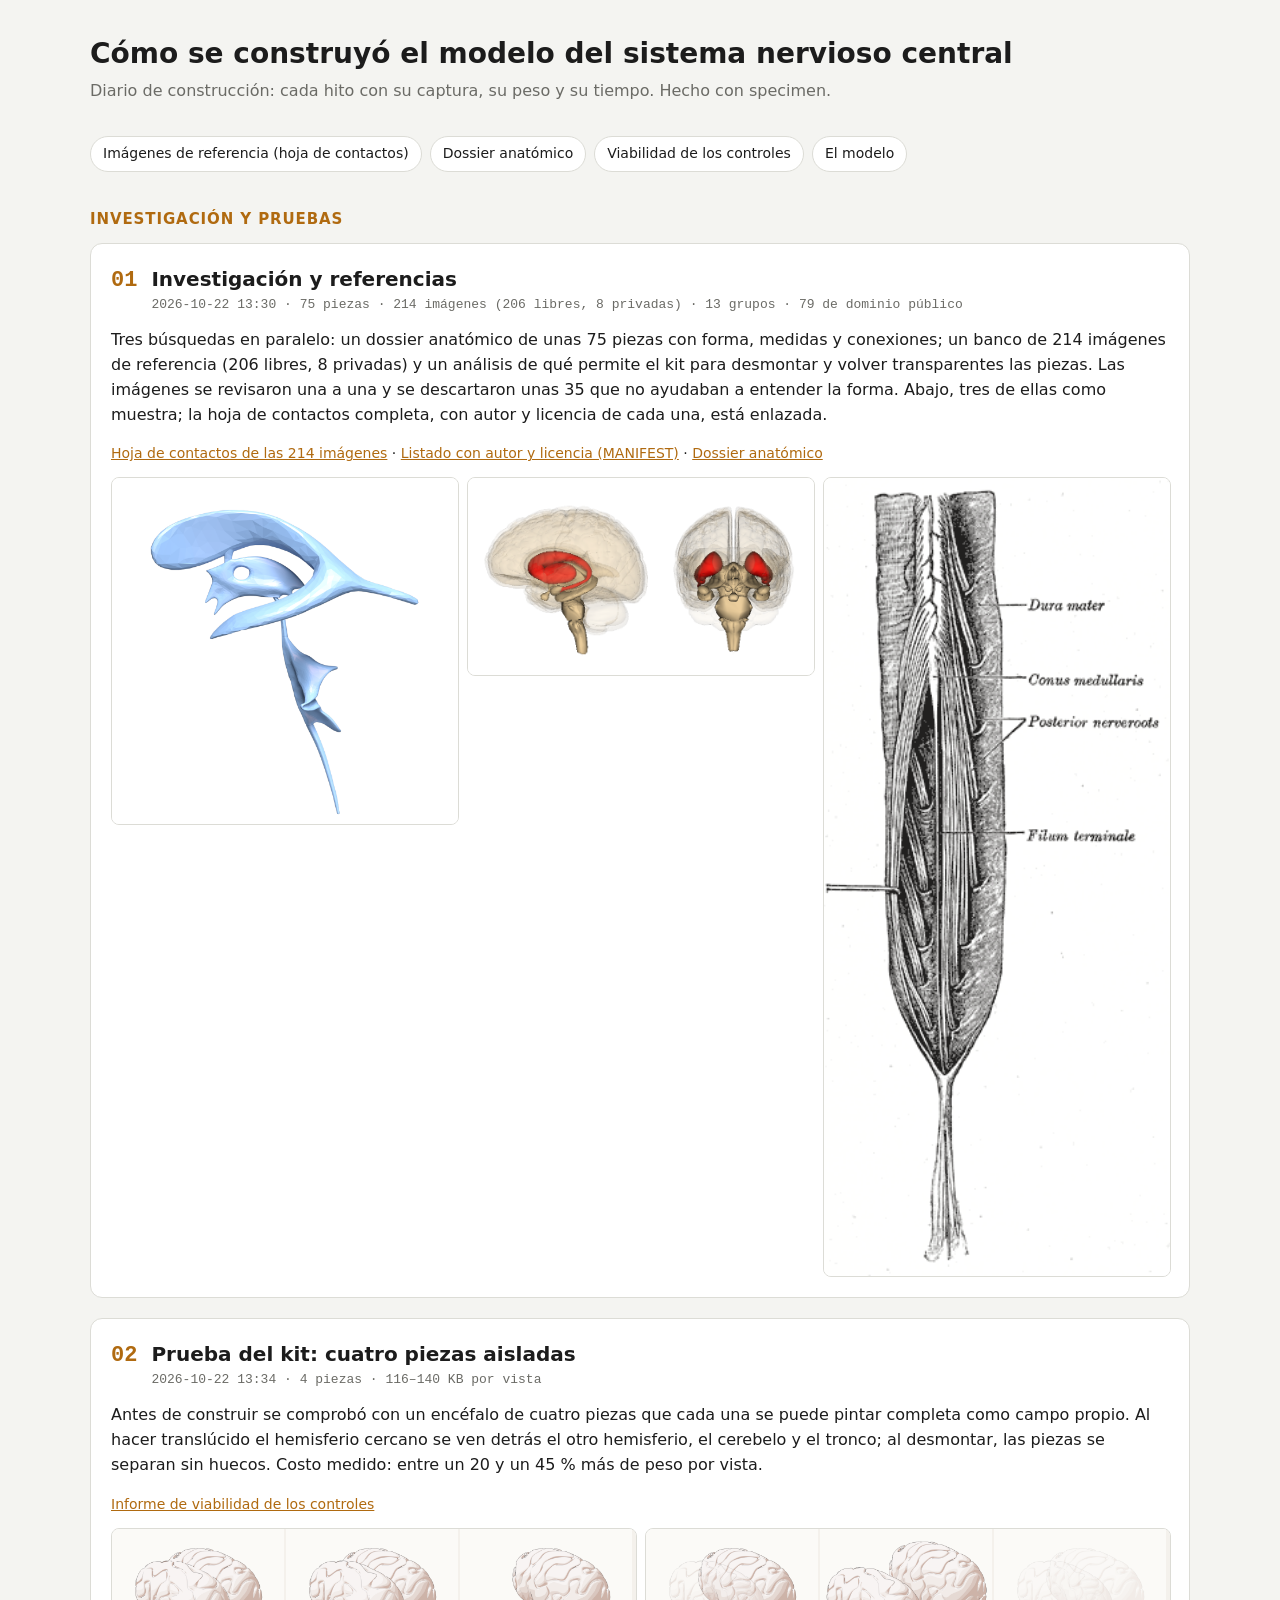
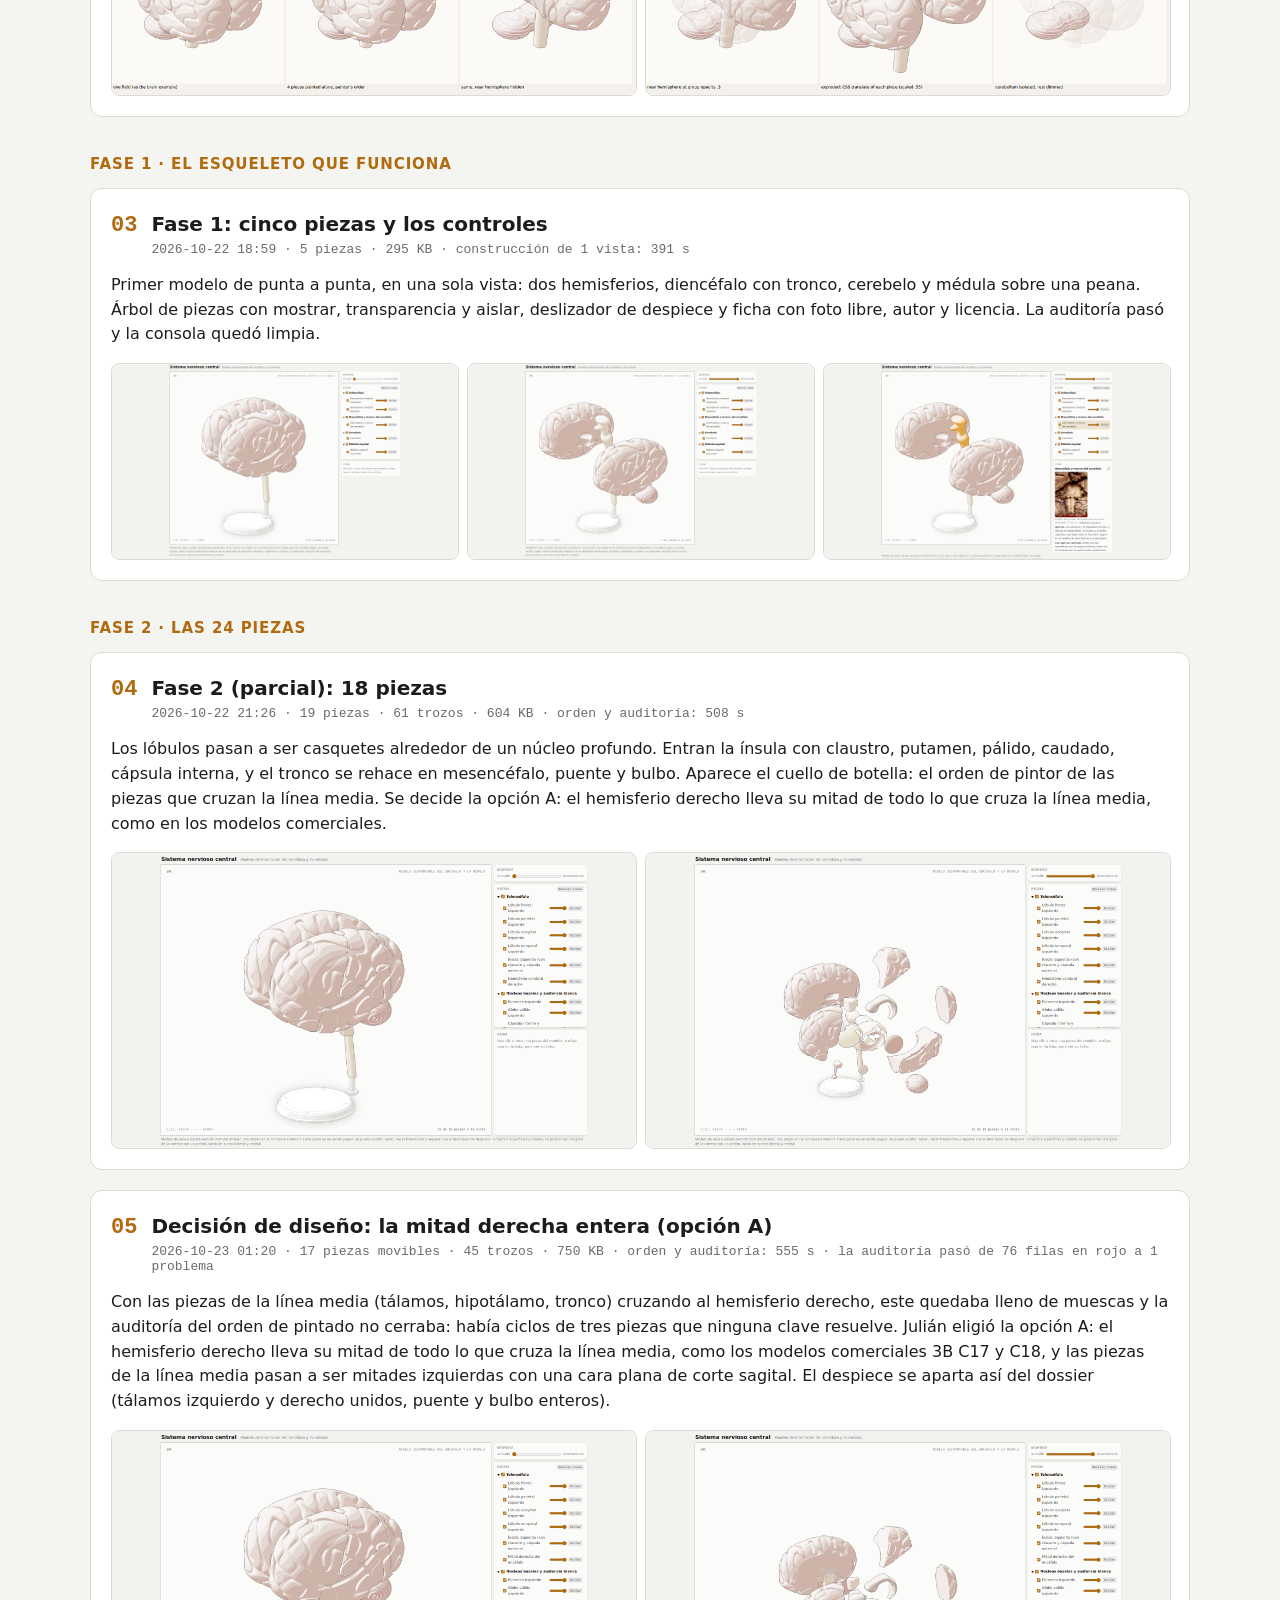
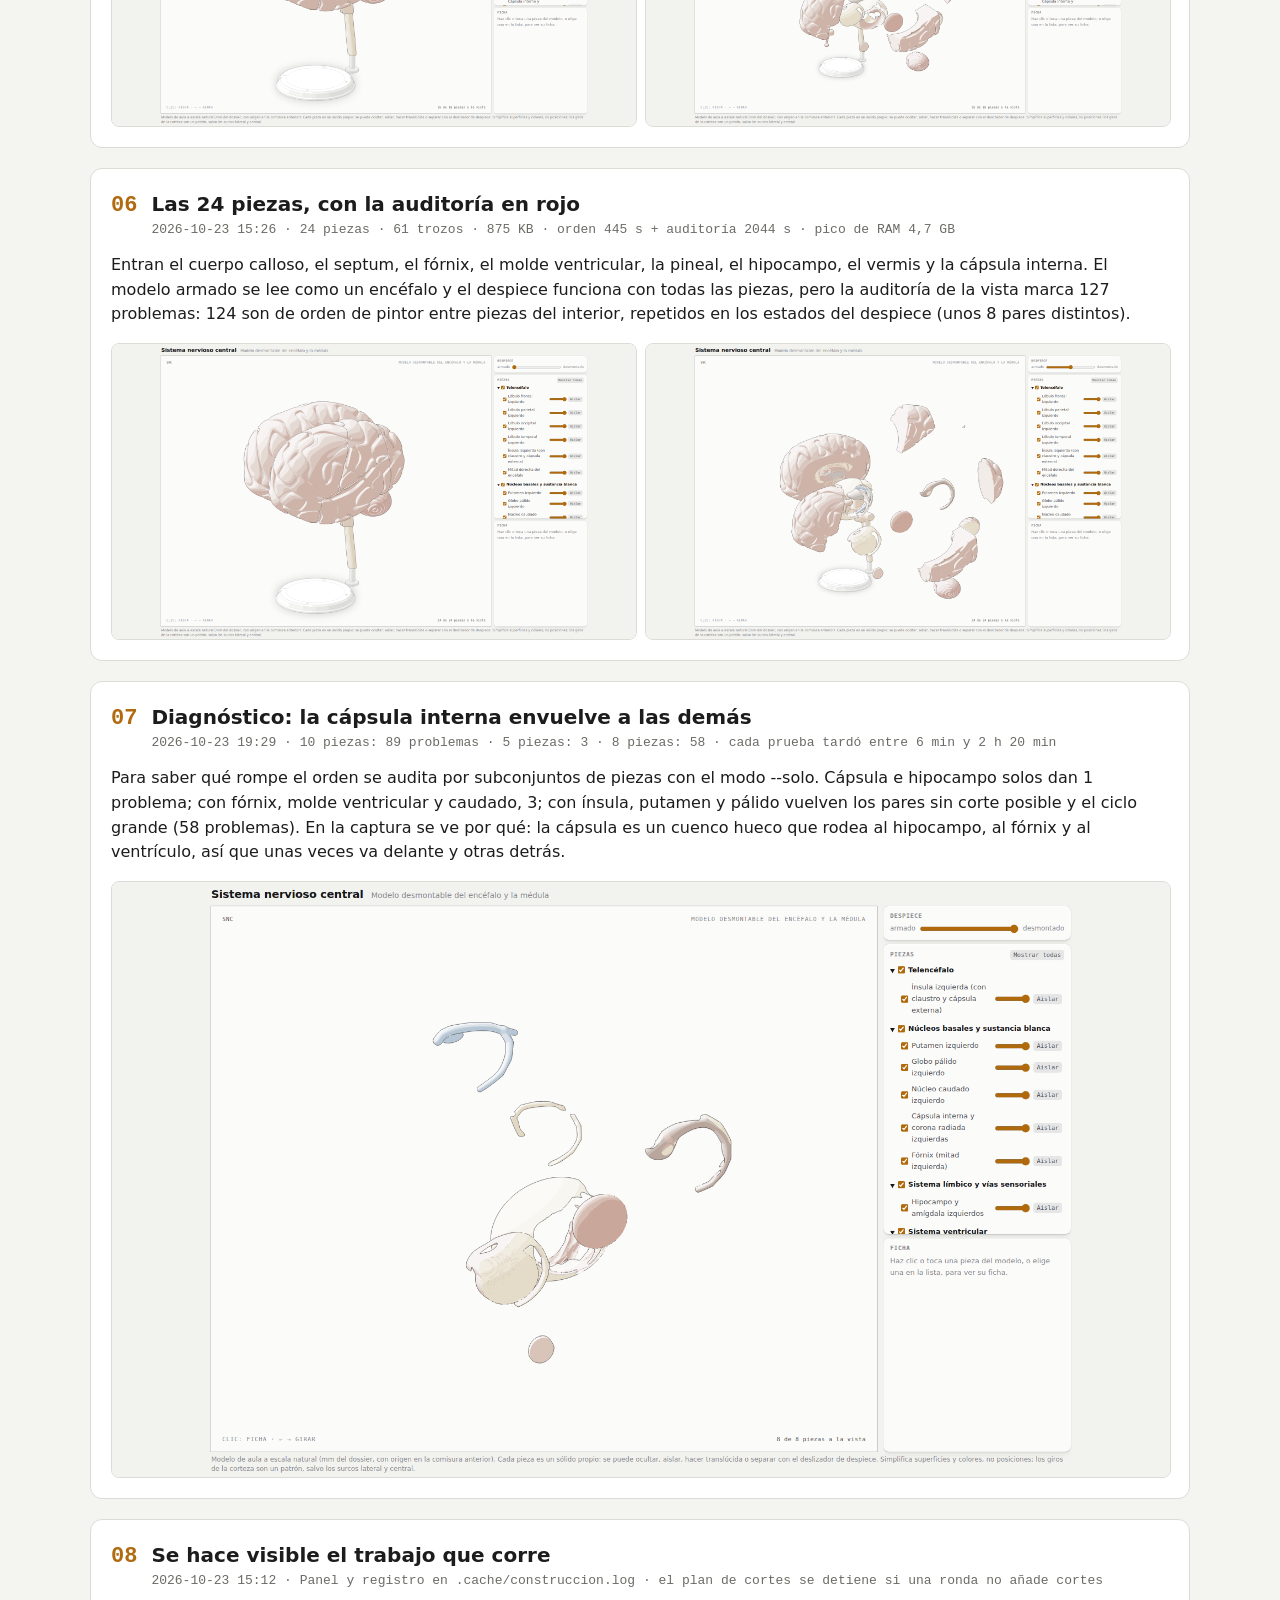
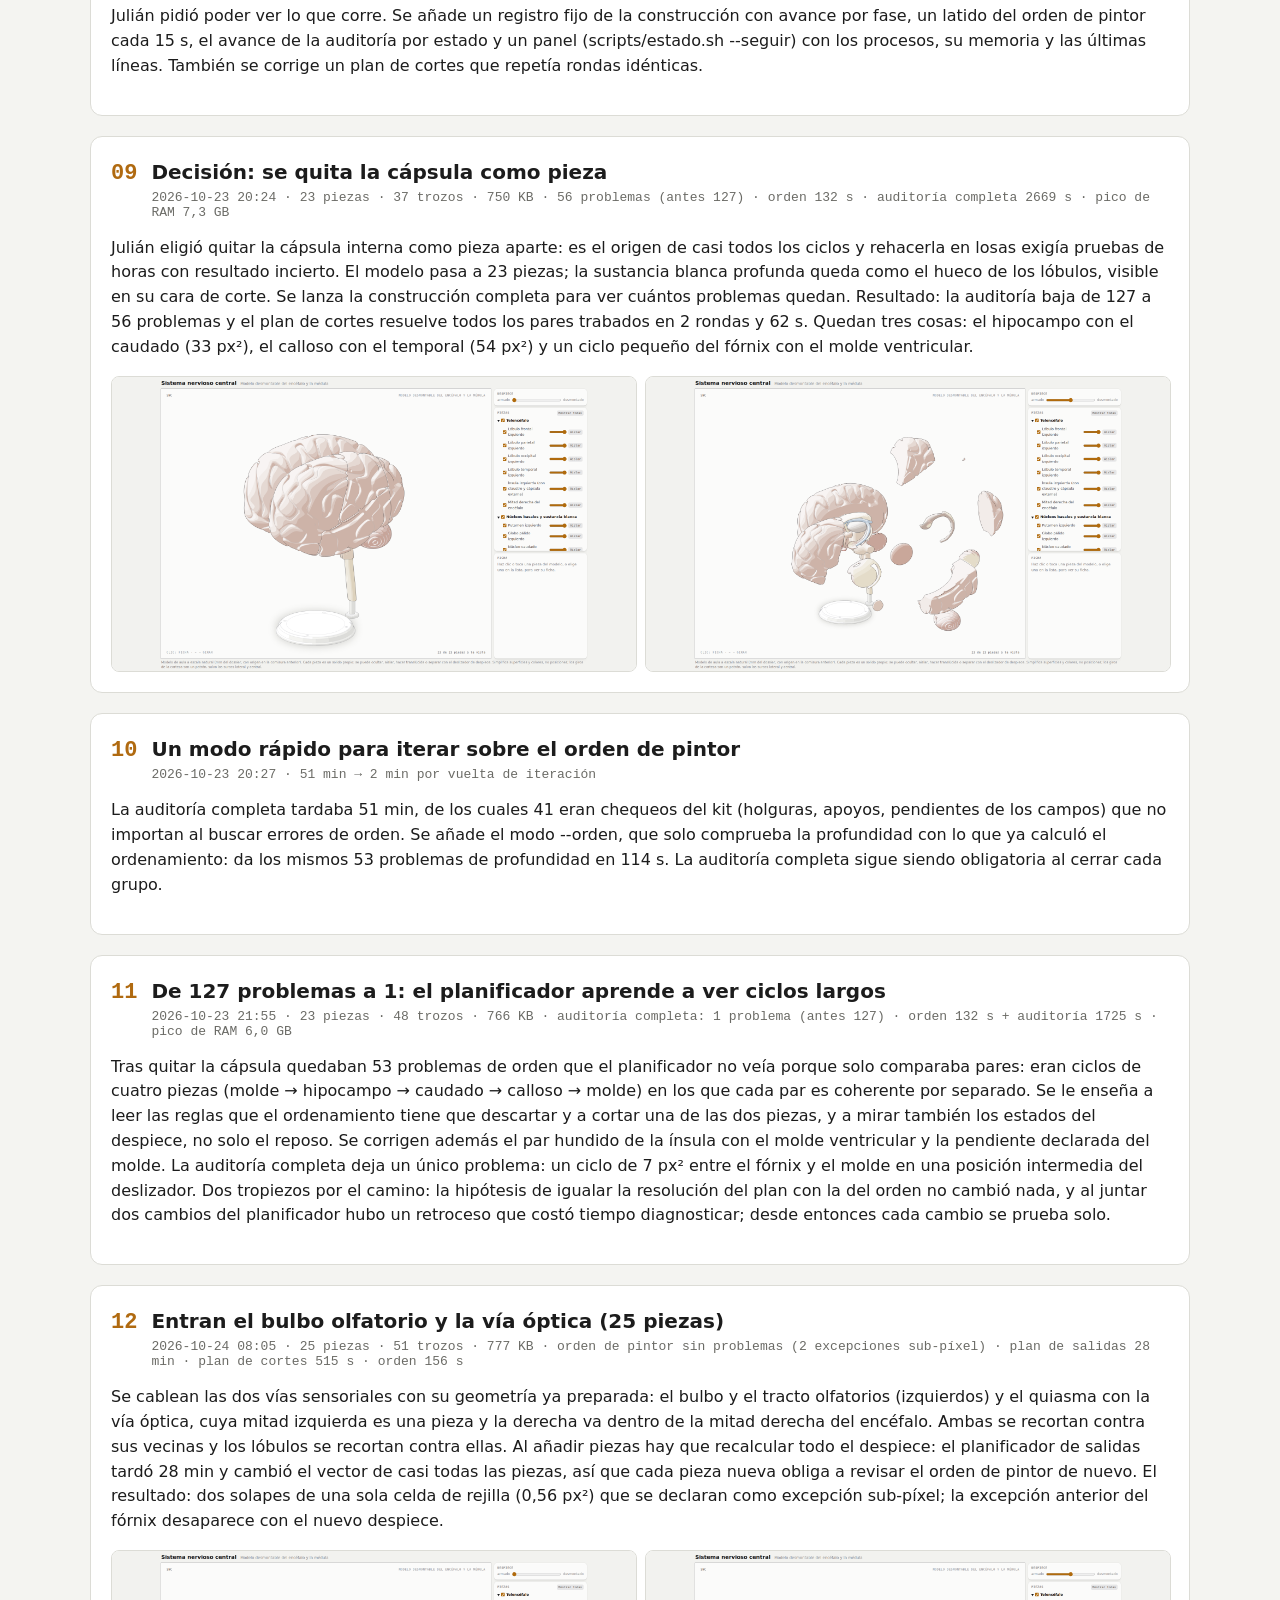
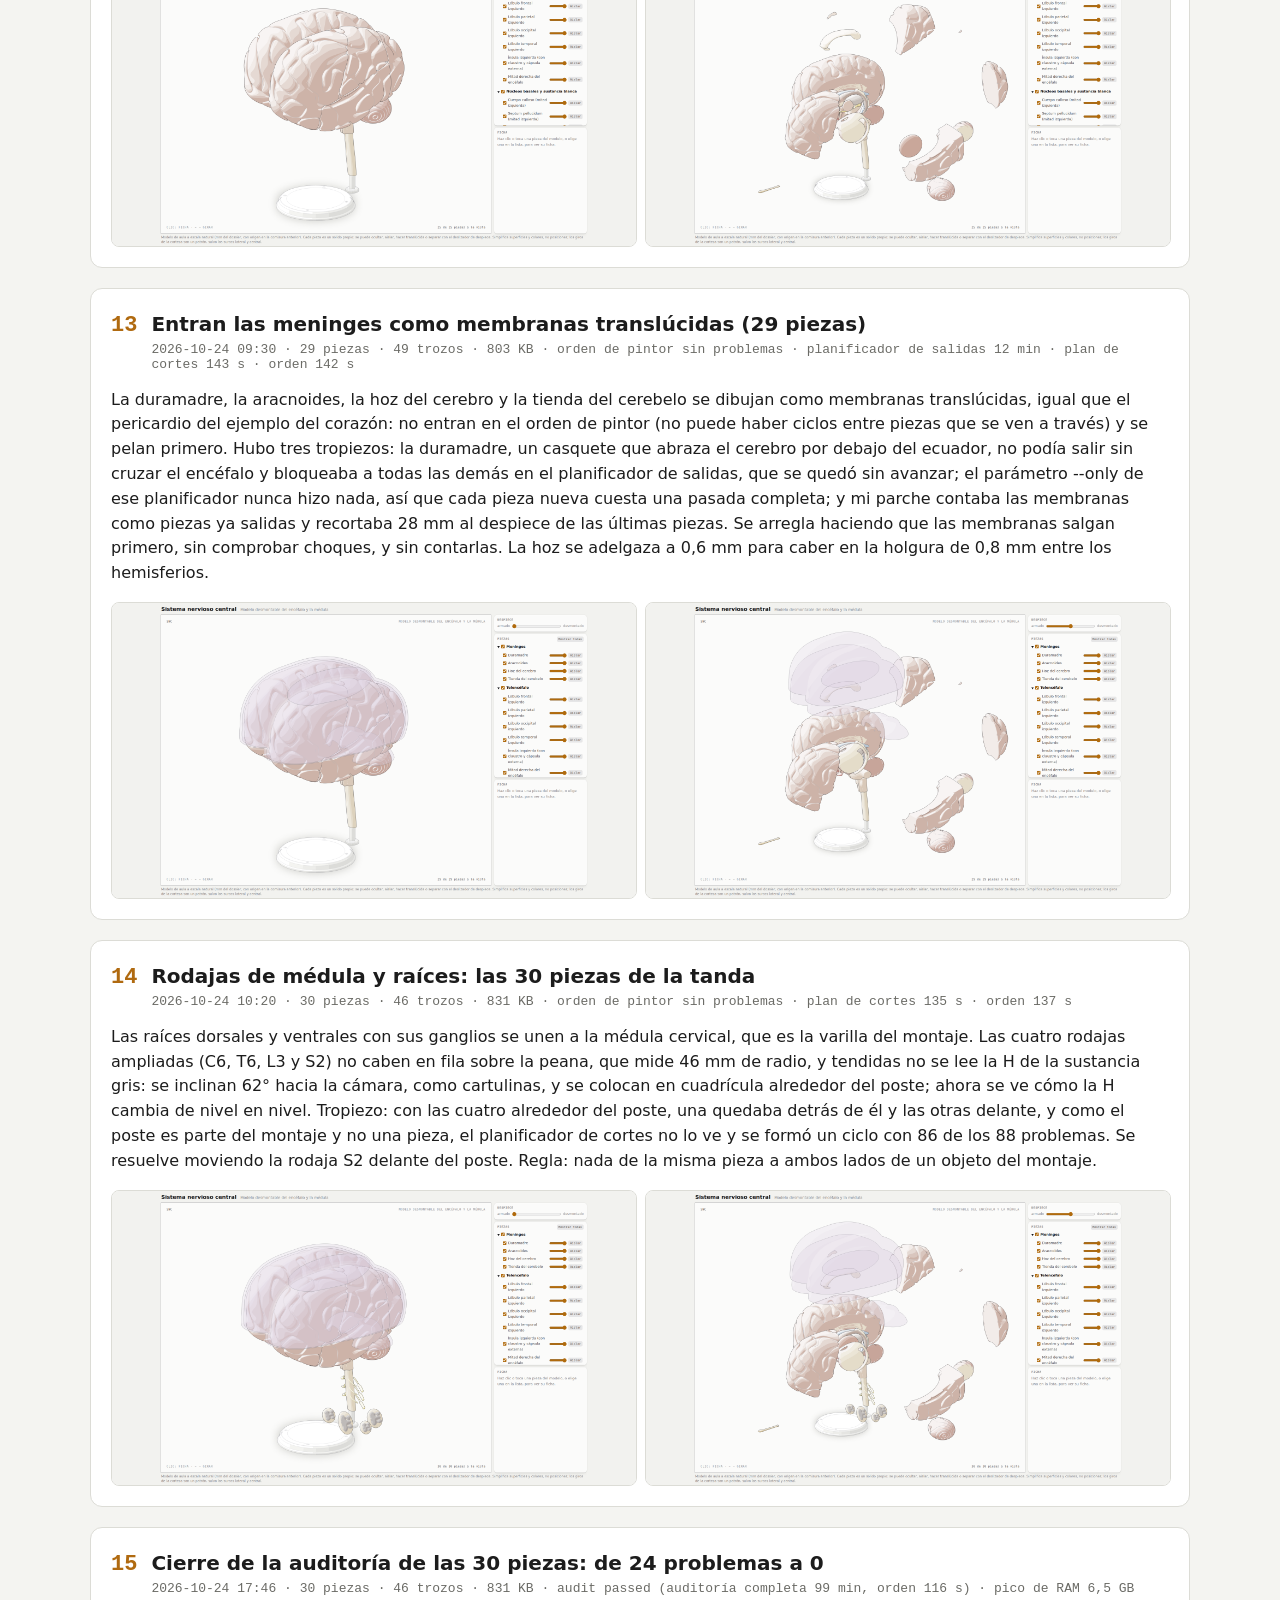
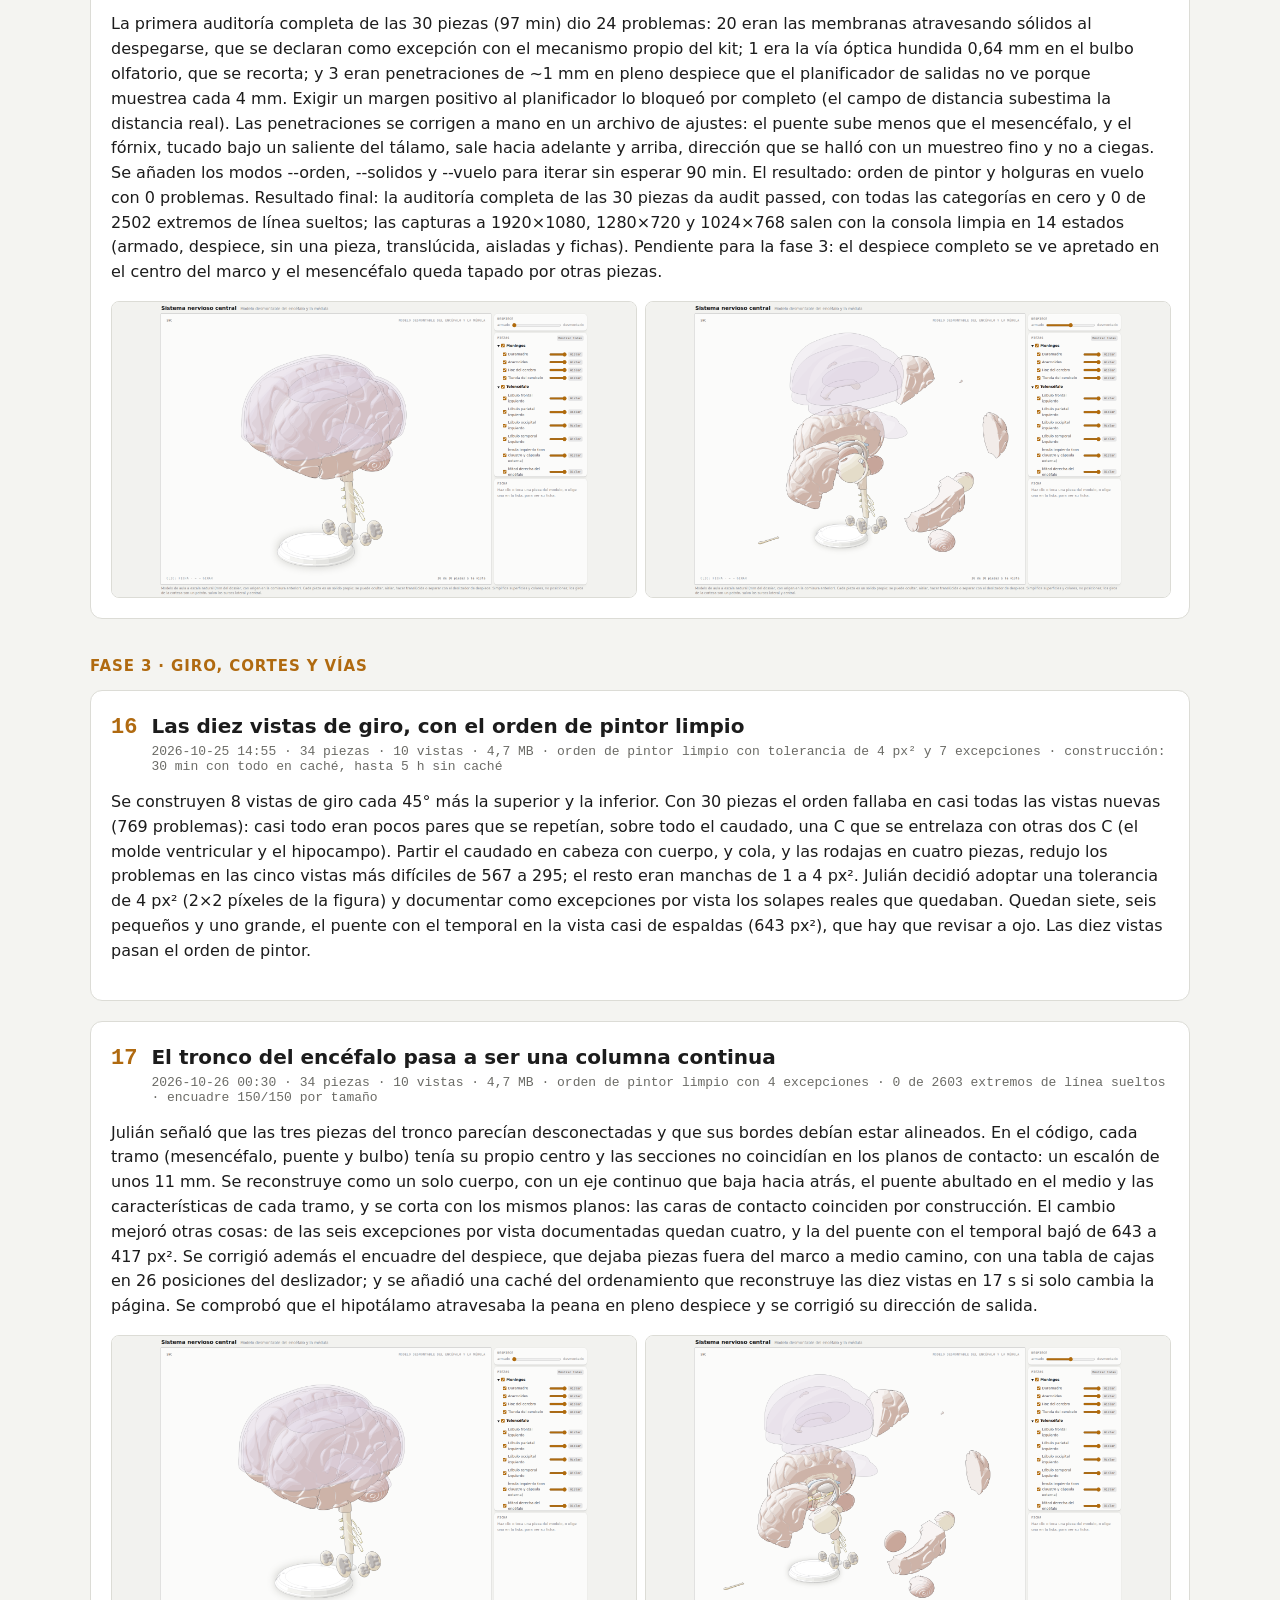
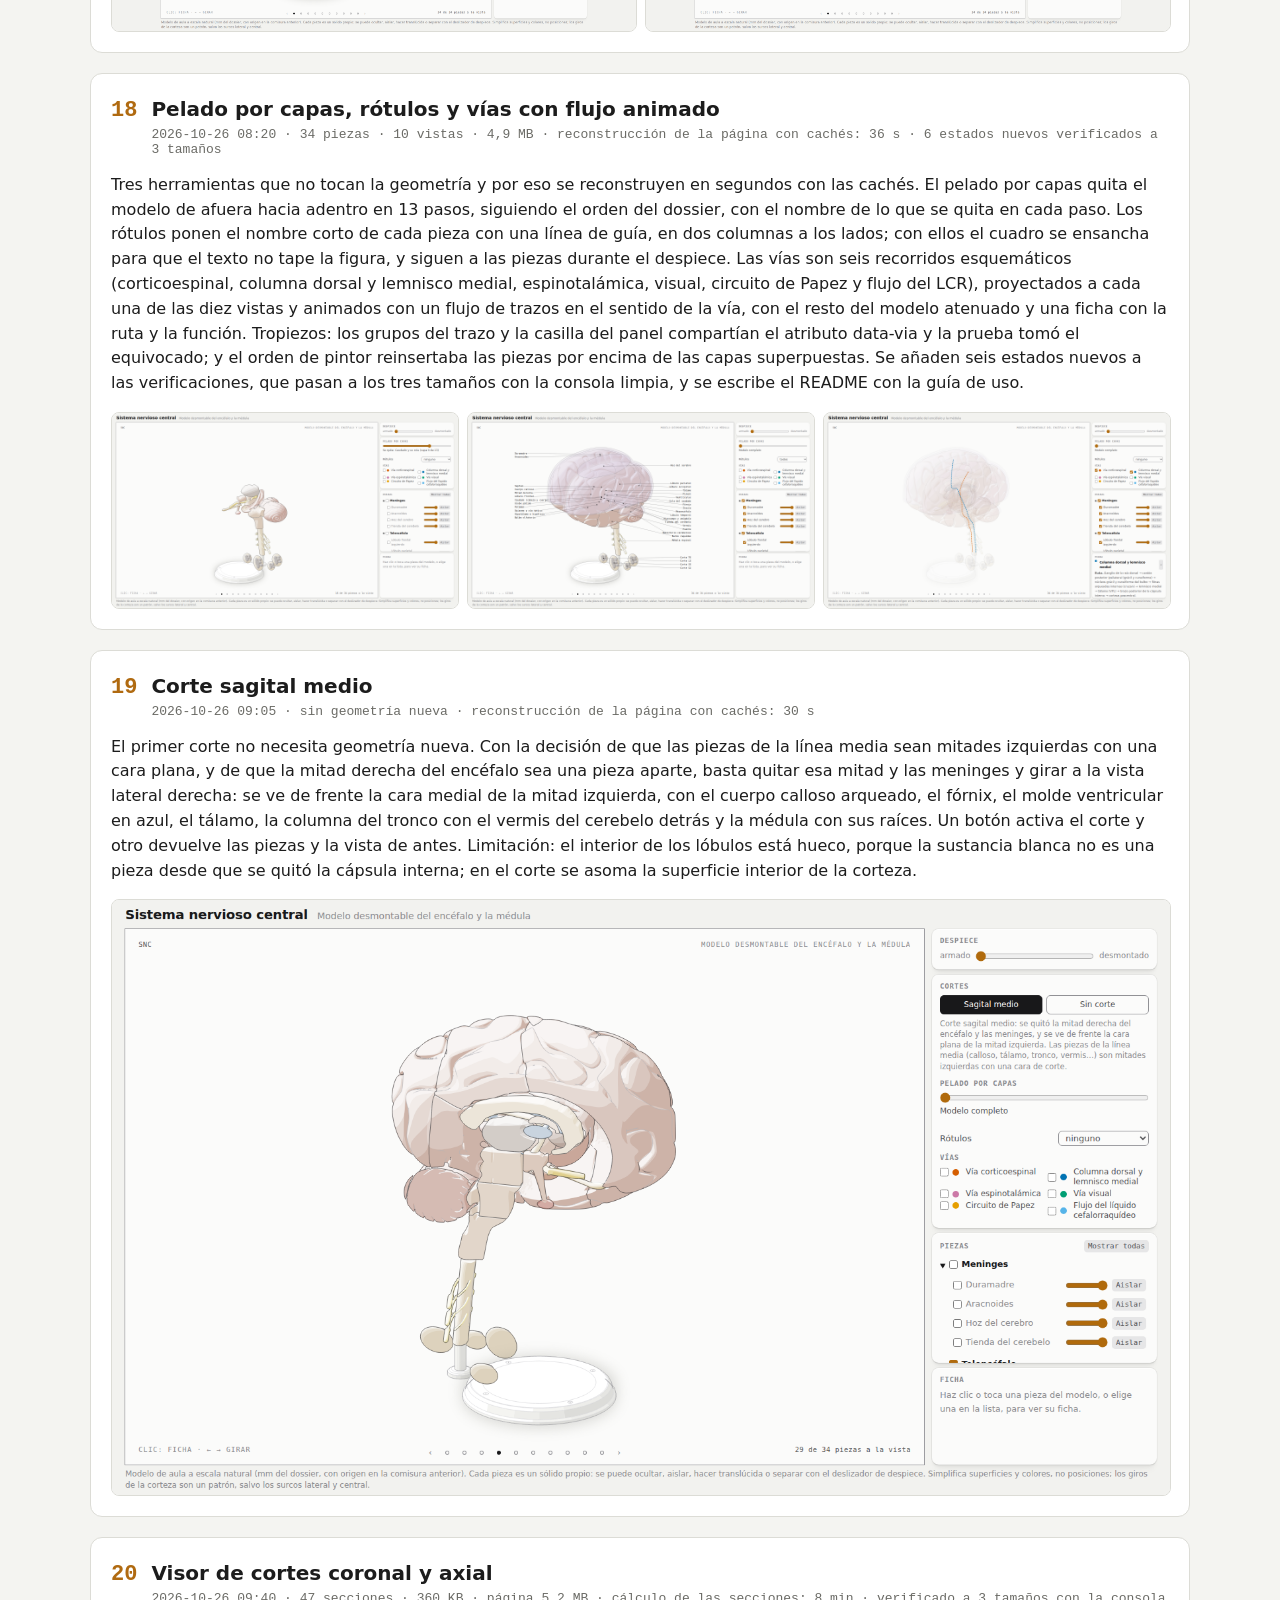
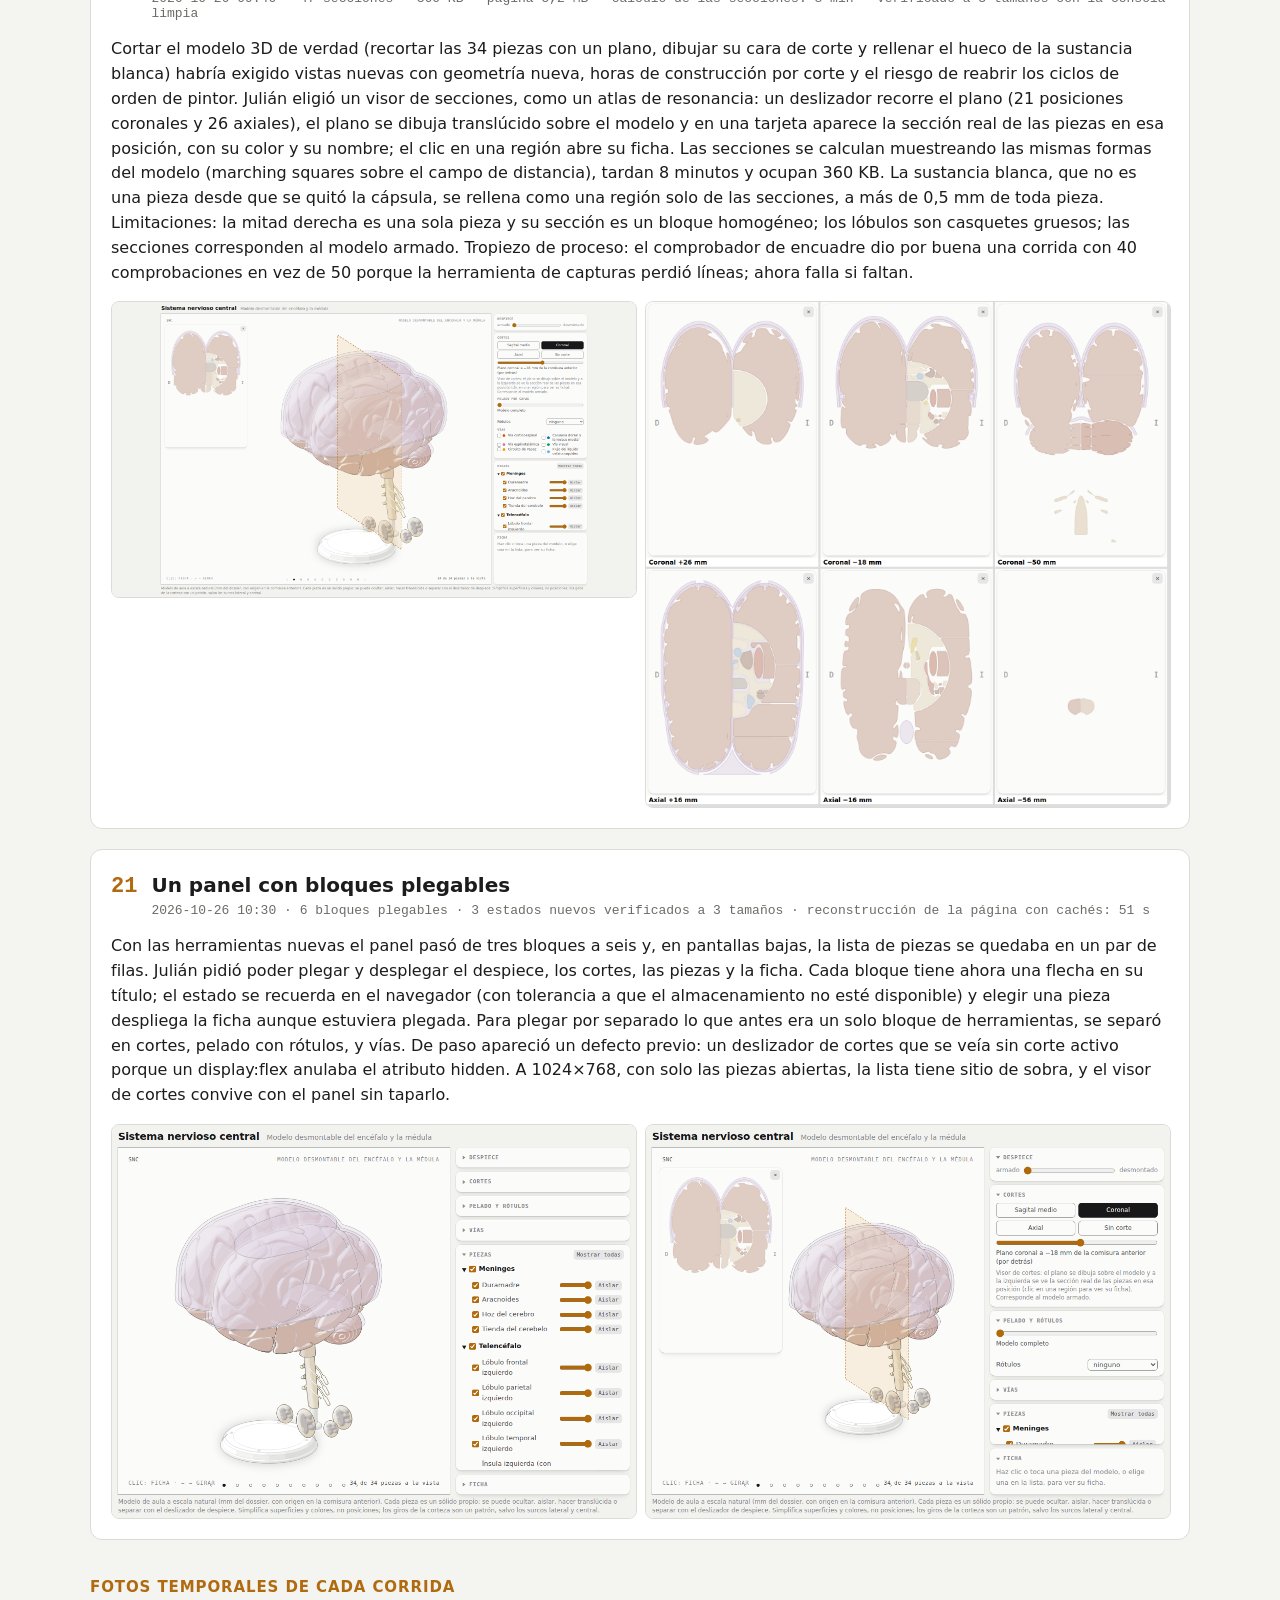
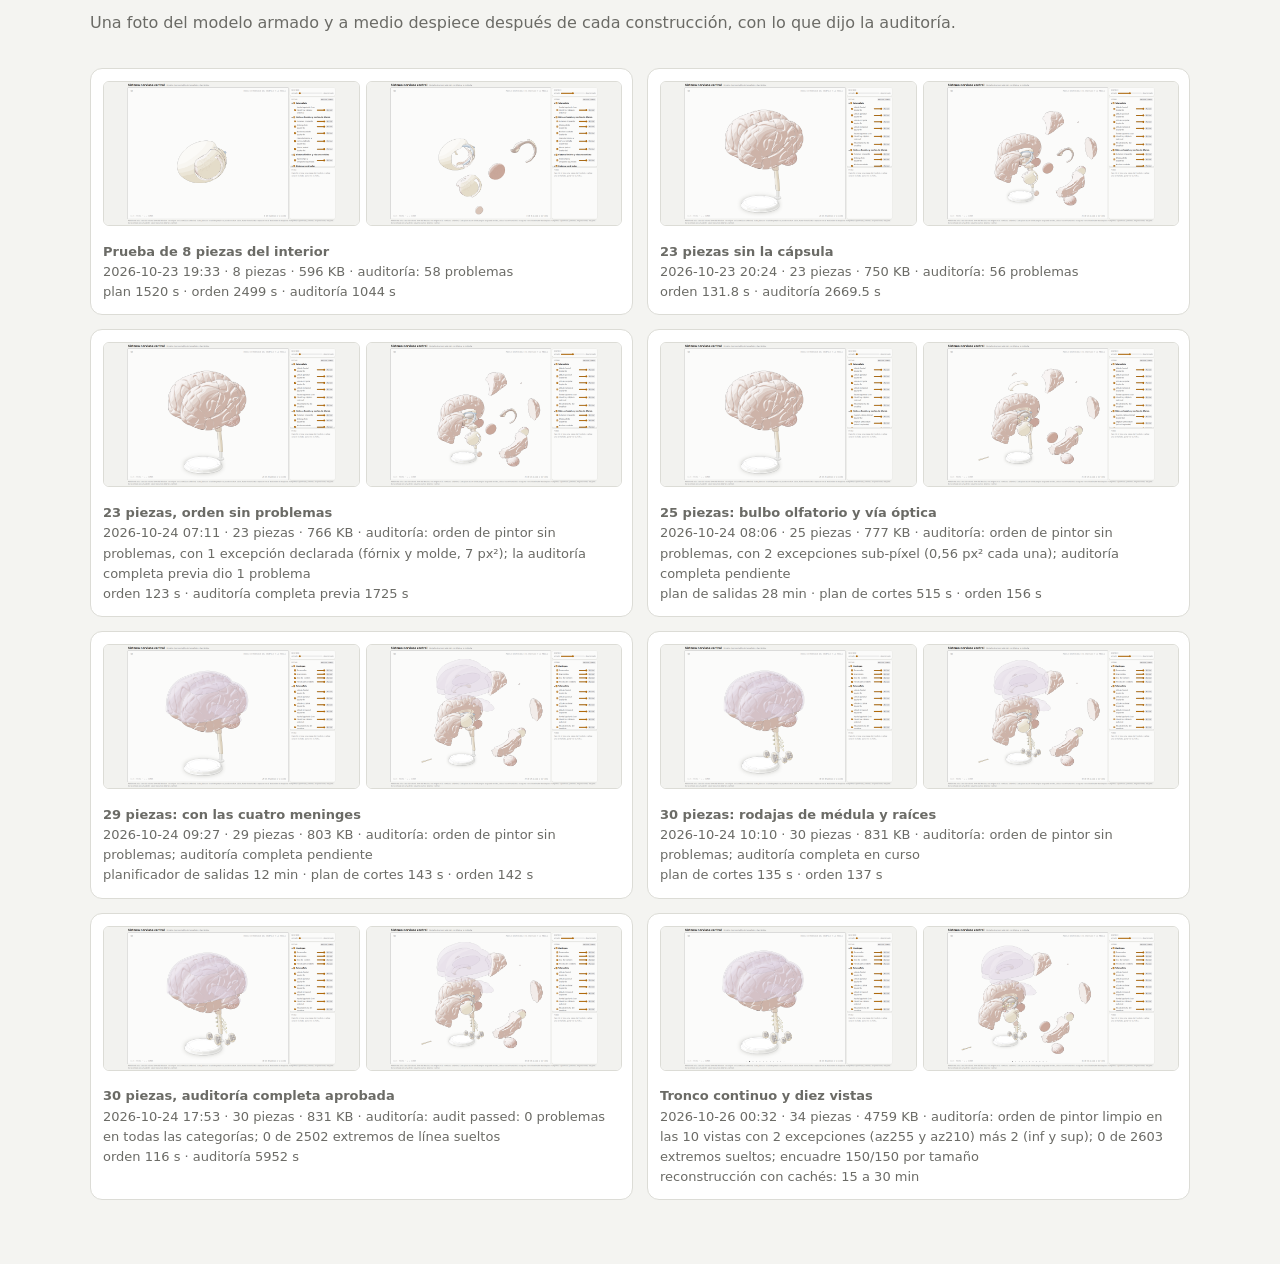
==== proceso/index.html @ 43488fe2 "Sistema nervioso central: modelo desmontable, portada y recursos Modelo interactivo del encéfalo y l" ====
<!doctype html>
<html lang="es"><head><meta charset="utf-8"><meta name="viewport" content="width=device-width,initial-scale=1">
<title>Cómo se construyó el modelo del SNC</title>
<style>
:root{--bg:#f4f4f1;--fg:#1c1c1c;--mut:#6b6b66;--card:#fff;--line:#dcdcd6;--ac:#b06a10}
@media (prefers-color-scheme:dark){:root{--bg:#1b1b1a;--fg:#ececea;--mut:#a3a39d;--card:#252523;--line:#3a3a37;--ac:#e0a050}}
body{margin:0;background:var(--bg);color:var(--fg);font:16px/1.55 system-ui,sans-serif}
main{max-width:1100px;margin:0 auto;padding:32px 16px 64px}
h1{margin:0 0 4px;font-size:28px}.lead{color:var(--mut);margin:0 0 32px}
section{background:var(--card);border:1px solid var(--line);border-radius:12px;padding:20px;margin:0 0 20px}
header{display:flex;gap:14px;align-items:baseline}.n{font:600 22px ui-monospace,monospace;color:var(--ac)}
h2{margin:0;font-size:20px}.meta{margin:2px 0 0;color:var(--mut);font:13px ui-monospace,monospace}
.fotos{display:grid;grid-template-columns:repeat(auto-fit,minmax(280px,1fr));gap:10px;margin-top:12px}
.nav{display:flex;flex-wrap:wrap;gap:8px;margin:0 0 24px}.nav a{padding:6px 12px;border:1px solid var(--line);border-radius:999px;background:var(--card);color:var(--fg);text-decoration:none;font-size:14px}.nav a:hover{border-color:var(--ac)}.links{margin:8px 0 0;font-size:14px}.links a{color:var(--ac)}
.fase{margin:36px 0 12px;font-size:15px;letter-spacing:.06em;text-transform:uppercase;color:var(--ac)}
.snaps{display:grid;grid-template-columns:repeat(auto-fit,minmax(420px,1fr));gap:14px}
.snaps figure{margin:0;background:var(--card);border:1px solid var(--line);border-radius:12px;padding:12px}
.fotos2{display:grid;grid-template-columns:1fr 1fr;gap:8px}
.fotos2 img{width:100%;border:1px solid var(--line);border-radius:6px}
figcaption{font-size:13px;color:var(--mut);margin-top:8px}
.fotos img{width:100%;height:auto;border:1px solid var(--line);border-radius:8px;display:block}
</style></head><body><main>
<h1>Cómo se construyó el modelo del sistema nervioso central</h1>
<p class="lead">Diario de construcción: cada hito con su captura, su peso y su tiempo. Hecho con specimen.</p>
<nav class="nav"><a href="../referencias/index.html">Imágenes de referencia (hoja de contactos)</a><a href="https://github.com/julianolarteramos/sistema-nervioso-central/blob/main/investigacion/ANATOMIA.md">Dossier anatómico</a><a href="https://github.com/julianolarteramos/sistema-nervioso-central/blob/main/investigacion/CONTROLES-VIABILIDAD.md">Viabilidad de los controles</a><a href="../explorador/">El modelo</a></nav>
<h3 class="fase">Investigación y pruebas</h3>
<section>
  <header><span class="n">01</span><div><h2>Investigación y referencias</h2><p class="meta">2026-10-22 13:30 · 75 piezas · 214 imágenes (206 libres, 8 privadas) · 13 grupos · 79 de dominio público</p></div></header>
  <p>Tres búsquedas en paralelo: un dossier anatómico de unas 75 piezas con forma, medidas y conexiones; un banco de 214 imágenes de referencia (206 libres, 8 privadas) y un análisis de qué permite el kit para desmontar y volver transparentes las piezas. Las imágenes se revisaron una a una y se descartaron unas 35 que no ayudaban a entender la forma. Abajo, tres de ellas como muestra; la hoja de contactos completa, con autor y licencia de cada una, está enlazada.</p>
  <p class="links"><a href="../referencias/index.html">Hoja de contactos de las 214 imágenes</a> · <a href="https://github.com/julianolarteramos/sistema-nervioso-central/blob/main/referencias/MANIFEST.md">Listado con autor y licencia (MANIFEST)</a> · <a href="https://github.com/julianolarteramos/sistema-nervioso-central/blob/main/investigacion/ANATOMIA.md">Dossier anatómico</a></p>
  <div class="fotos"><a href="../referencias/08-ventriculos/molde-lateral-bodyparts3d.png"><img src="../referencias/08-ventriculos/molde-lateral-bodyparts3d.png" alt="Investigación y referencias" loading="lazy"></a><a href="../referencias/04-nucleos-basales/estriado-lateral-anterior-bodyparts3d.png"><img src="../referencias/04-nucleos-basales/estriado-lateral-anterior-bodyparts3d.png" alt="Investigación y referencias" loading="lazy"></a><a href="../referencias/10-medula/cola-de-caballo-gray662.png"><img src="../referencias/10-medula/cola-de-caballo-gray662.png" alt="Investigación y referencias" loading="lazy"></a></div>
</section>

<section>
  <header><span class="n">02</span><div><h2>Prueba del kit: cuatro piezas aisladas</h2><p class="meta">2026-10-22 13:34 · 4 piezas · 116–140 KB por vista</p></div></header>
  <p>Antes de construir se comprobó con un encéfalo de cuatro piezas que cada una se puede pintar completa como campo propio. Al hacer translúcido el hemisferio cercano se ven detrás el otro hemisferio, el cerebelo y el tronco; al desmontar, las piezas se separan sin huecos. Costo medido: entre un 20 y un 45 % más de peso por vista.</p>
  <p class="links"><a href="https://github.com/julianolarteramos/sistema-nervioso-central/blob/main/investigacion/CONTROLES-VIABILIDAD.md">Informe de viabilidad de los controles</a></p>
  <div class="fotos"><a href="img/01-prueba-kit-4-piezas.png"><img src="img/01-prueba-kit-4-piezas.png" alt="Prueba del kit: cuatro piezas aisladas" loading="lazy"></a><a href="img/02-prueba-kit-controles.png"><img src="img/02-prueba-kit-controles.png" alt="Prueba del kit: cuatro piezas aisladas" loading="lazy"></a></div>
</section>
<h3 class="fase">Fase 1 · el esqueleto que funciona</h3>
<section>
  <header><span class="n">03</span><div><h2>Fase 1: cinco piezas y los controles</h2><p class="meta">2026-10-22 18:59 · 5 piezas · 295 KB · construcción de 1 vista: 391 s</p></div></header>
  <p>Primer modelo de punta a punta, en una sola vista: dos hemisferios, diencéfalo con tronco, cerebelo y médula sobre una peana. Árbol de piezas con mostrar, transparencia y aislar, deslizador de despiece y ficha con foto libre, autor y licencia. La auditoría pasó y la consola quedó limpia.</p>
  
  <div class="fotos"><a href="img/03-fase1-armado.png"><img src="img/03-fase1-armado.png" alt="Fase 1: cinco piezas y los controles" loading="lazy"></a><a href="img/04-fase1-despiece.png"><img src="img/04-fase1-despiece.png" alt="Fase 1: cinco piezas y los controles" loading="lazy"></a><a href="img/05-fase1-ficha.png"><img src="img/05-fase1-ficha.png" alt="Fase 1: cinco piezas y los controles" loading="lazy"></a></div>
</section>
<h3 class="fase">Fase 2 · las 24 piezas</h3>
<section>
  <header><span class="n">04</span><div><h2>Fase 2 (parcial): 18 piezas</h2><p class="meta">2026-10-22 21:26 · 19 piezas · 61 trozos · 604 KB · orden y auditoría: 508 s</p></div></header>
  <p>Los lóbulos pasan a ser casquetes alrededor de un núcleo profundo. Entran la ínsula con claustro, putamen, pálido, caudado, cápsula interna, y el tronco se rehace en mesencéfalo, puente y bulbo. Aparece el cuello de botella: el orden de pintor de las piezas que cruzan la línea media. Se decide la opción A: el hemisferio derecho lleva su mitad de todo lo que cruza la línea media, como en los modelos comerciales.</p>
  
  <div class="fotos"><a href="img/06-fase2-18-piezas-armado.png"><img src="img/06-fase2-18-piezas-armado.png" alt="Fase 2 (parcial): 18 piezas" loading="lazy"></a><a href="img/07-fase2-18-piezas-despiece.png"><img src="img/07-fase2-18-piezas-despiece.png" alt="Fase 2 (parcial): 18 piezas" loading="lazy"></a></div>
</section>

<section>
  <header><span class="n">05</span><div><h2>Decisión de diseño: la mitad derecha entera (opción A)</h2><p class="meta">2026-10-23 01:20 · 17 piezas movibles · 45 trozos · 750 KB · orden y auditoría: 555 s · la auditoría pasó de 76 filas en rojo a 1 problema</p></div></header>
  <p>Con las piezas de la línea media (tálamos, hipotálamo, tronco) cruzando al hemisferio derecho, este quedaba lleno de muescas y la auditoría del orden de pintado no cerraba: había ciclos de tres piezas que ninguna clave resuelve. Julián eligió la opción A: el hemisferio derecho lleva su mitad de todo lo que cruza la línea media, como los modelos comerciales 3B C17 y C18, y las piezas de la línea media pasan a ser mitades izquierdas con una cara plana de corte sagital. El despiece se aparta así del dossier (tálamos izquierdo y derecho unidos, puente y bulbo enteros).</p>
  
  <div class="fotos"><a href="img/08-opcion-a-armado.png"><img src="img/08-opcion-a-armado.png" alt="Decisión de diseño: la mitad derecha entera (opción A)" loading="lazy"></a><a href="img/09-opcion-a-despiece.png"><img src="img/09-opcion-a-despiece.png" alt="Decisión de diseño: la mitad derecha entera (opción A)" loading="lazy"></a></div>
</section>

<section>
  <header><span class="n">06</span><div><h2>Las 24 piezas, con la auditoría en rojo</h2><p class="meta">2026-10-23 15:26 · 24 piezas · 61 trozos · 875 KB · orden 445 s + auditoría 2044 s · pico de RAM 4,7 GB</p></div></header>
  <p>Entran el cuerpo calloso, el septum, el fórnix, el molde ventricular, la pineal, el hipocampo, el vermis y la cápsula interna. El modelo armado se lee como un encéfalo y el despiece funciona con todas las piezas, pero la auditoría de la vista marca 127 problemas: 124 son de orden de pintor entre piezas del interior, repetidos en los estados del despiece (unos 8 pares distintos).</p>
  
  <div class="fotos"><a href="img/08-fase2-24-piezas-armado.png"><img src="img/08-fase2-24-piezas-armado.png" alt="Las 24 piezas, con la auditoría en rojo" loading="lazy"></a><a href="img/09-fase2-24-piezas-despiece.png"><img src="img/09-fase2-24-piezas-despiece.png" alt="Las 24 piezas, con la auditoría en rojo" loading="lazy"></a></div>
</section>

<section>
  <header><span class="n">07</span><div><h2>Diagnóstico: la cápsula interna envuelve a las demás</h2><p class="meta">2026-10-23 19:29 · 10 piezas: 89 problemas · 5 piezas: 3 · 8 piezas: 58 · cada prueba tardó entre 6 min y 2 h 20 min</p></div></header>
  <p>Para saber qué rompe el orden se audita por subconjuntos de piezas con el modo --solo. Cápsula e hipocampo solos dan 1 problema; con fórnix, molde ventricular y caudado, 3; con ínsula, putamen y pálido vuelven los pares sin corte posible y el ciclo grande (58 problemas). En la captura se ve por qué: la cápsula es un cuenco hueco que rodea al hipocampo, al fórnix y al ventrículo, así que unas veces va delante y otras detrás.</p>
  
  <div class="fotos"><a href="img/10-diagnostico-capsula-cuenco.png"><img src="img/10-diagnostico-capsula-cuenco.png" alt="Diagnóstico: la cápsula interna envuelve a las demás" loading="lazy"></a></div>
</section>

<section>
  <header><span class="n">08</span><div><h2>Se hace visible el trabajo que corre</h2><p class="meta">2026-10-23 15:12 · Panel y registro en .cache/construccion.log · el plan de cortes se detiene si una ronda no añade cortes</p></div></header>
  <p>Julián pidió poder ver lo que corre. Se añade un registro fijo de la construcción con avance por fase, un latido del orden de pintor cada 15 s, el avance de la auditoría por estado y un panel (scripts/estado.sh --seguir) con los procesos, su memoria y las últimas líneas. También se corrige un plan de cortes que repetía rondas idénticas.</p>
  
  
</section>

<section>
  <header><span class="n">09</span><div><h2>Decisión: se quita la cápsula como pieza</h2><p class="meta">2026-10-23 20:24 · 23 piezas · 37 trozos · 750 KB · 56 problemas (antes 127) · orden 132 s · auditoría completa 2669 s · pico de RAM 7,3 GB</p></div></header>
  <p>Julián eligió quitar la cápsula interna como pieza aparte: es el origen de casi todos los ciclos y rehacerla en losas exigía pruebas de horas con resultado incierto. El modelo pasa a 23 piezas; la sustancia blanca profunda queda como el hueco de los lóbulos, visible en su cara de corte. Se lanza la construcción completa para ver cuántos problemas quedan. Resultado: la auditoría baja de 127 a 56 problemas y el plan de cortes resuelve todos los pares trabados en 2 rondas y 62 s. Quedan tres cosas: el hipocampo con el caudado (33 px²), el calloso con el temporal (54 px²) y un ciclo pequeño del fórnix con el molde ventricular.</p>
  
  <div class="fotos"><a href="instantaneas/20261023-2024-23-piezas-sin-la-capsula-armado.png"><img src="instantaneas/20261023-2024-23-piezas-sin-la-capsula-armado.png" alt="Decisión: se quita la cápsula como pieza" loading="lazy"></a><a href="instantaneas/20261023-2024-23-piezas-sin-la-capsula-despiece-50.png"><img src="instantaneas/20261023-2024-23-piezas-sin-la-capsula-despiece-50.png" alt="Decisión: se quita la cápsula como pieza" loading="lazy"></a></div>
</section>

<section>
  <header><span class="n">10</span><div><h2>Un modo rápido para iterar sobre el orden de pintor</h2><p class="meta">2026-10-23 20:27 · 51 min → 2 min por vuelta de iteración</p></div></header>
  <p>La auditoría completa tardaba 51 min, de los cuales 41 eran chequeos del kit (holguras, apoyos, pendientes de los campos) que no importan al buscar errores de orden. Se añade el modo --orden, que solo comprueba la profundidad con lo que ya calculó el ordenamiento: da los mismos 53 problemas de profundidad en 114 s. La auditoría completa sigue siendo obligatoria al cerrar cada grupo.</p>
  
  
</section>

<section>
  <header><span class="n">11</span><div><h2>De 127 problemas a 1: el planificador aprende a ver ciclos largos</h2><p class="meta">2026-10-23 21:55 · 23 piezas · 48 trozos · 766 KB · auditoría completa: 1 problema (antes 127) · orden 132 s + auditoría 1725 s · pico de RAM 6,0 GB</p></div></header>
  <p>Tras quitar la cápsula quedaban 53 problemas de orden que el planificador no veía porque solo comparaba pares: eran ciclos de cuatro piezas (molde → hipocampo → caudado → calloso → molde) en los que cada par es coherente por separado. Se le enseña a leer las reglas que el ordenamiento tiene que descartar y a cortar una de las dos piezas, y a mirar también los estados del despiece, no solo el reposo. Se corrigen además el par hundido de la ínsula con el molde ventricular y la pendiente declarada del molde. La auditoría completa deja un único problema: un ciclo de 7 px² entre el fórnix y el molde en una posición intermedia del deslizador. Dos tropiezos por el camino: la hipótesis de igualar la resolución del plan con la del orden no cambió nada, y al juntar dos cambios del planificador hubo un retroceso que costó tiempo diagnosticar; desde entonces cada cambio se prueba solo.</p>
  
  
</section>

<section>
  <header><span class="n">12</span><div><h2>Entran el bulbo olfatorio y la vía óptica (25 piezas)</h2><p class="meta">2026-10-24 08:05 · 25 piezas · 51 trozos · 777 KB · orden de pintor sin problemas (2 excepciones sub-píxel) · plan de salidas 28 min · plan de cortes 515 s · orden 156 s</p></div></header>
  <p>Se cablean las dos vías sensoriales con su geometría ya preparada: el bulbo y el tracto olfatorios (izquierdos) y el quiasma con la vía óptica, cuya mitad izquierda es una pieza y la derecha va dentro de la mitad derecha del encéfalo. Ambas se recortan contra sus vecinas y los lóbulos se recortan contra ellas. Al añadir piezas hay que recalcular todo el despiece: el planificador de salidas tardó 28 min y cambió el vector de casi todas las piezas, así que cada pieza nueva obliga a revisar el orden de pintor de nuevo. El resultado: dos solapes de una sola celda de rejilla (0,56 px²) que se declaran como excepción sub-píxel; la excepción anterior del fórnix desaparece con el nuevo despiece.</p>
  
  <div class="fotos"><a href="instantaneas/20261024-0806-25-piezas-bulbo-olfatorio-y-via-optica-armado.png"><img src="instantaneas/20261024-0806-25-piezas-bulbo-olfatorio-y-via-optica-armado.png" alt="Entran el bulbo olfatorio y la vía óptica (25 piezas)" loading="lazy"></a><a href="instantaneas/20261024-0806-25-piezas-bulbo-olfatorio-y-via-optica-despiece-50.png"><img src="instantaneas/20261024-0806-25-piezas-bulbo-olfatorio-y-via-optica-despiece-50.png" alt="Entran el bulbo olfatorio y la vía óptica (25 piezas)" loading="lazy"></a></div>
</section>

<section>
  <header><span class="n">13</span><div><h2>Entran las meninges como membranas translúcidas (29 piezas)</h2><p class="meta">2026-10-24 09:30 · 29 piezas · 49 trozos · 803 KB · orden de pintor sin problemas · planificador de salidas 12 min · plan de cortes 143 s · orden 142 s</p></div></header>
  <p>La duramadre, la aracnoides, la hoz del cerebro y la tienda del cerebelo se dibujan como membranas translúcidas, igual que el pericardio del ejemplo del corazón: no entran en el orden de pintor (no puede haber ciclos entre piezas que se ven a través) y se pelan primero. Hubo tres tropiezos: la duramadre, un casquete que abraza el cerebro por debajo del ecuador, no podía salir sin cruzar el encéfalo y bloqueaba a todas las demás en el planificador de salidas, que se quedó sin avanzar; el parámetro --only de ese planificador nunca hizo nada, así que cada pieza nueva cuesta una pasada completa; y mi parche contaba las membranas como piezas ya salidas y recortaba 28 mm al despiece de las últimas piezas. Se arregla haciendo que las membranas salgan primero, sin comprobar choques, y sin contarlas. La hoz se adelgaza a 0,6 mm para caber en la holgura de 0,8 mm entre los hemisferios.</p>
  
  <div class="fotos"><a href="instantaneas/20261024-0927-29-piezas-con-las-cuatro-meninges-armado.png"><img src="instantaneas/20261024-0927-29-piezas-con-las-cuatro-meninges-armado.png" alt="Entran las meninges como membranas translúcidas (29 piezas)" loading="lazy"></a><a href="instantaneas/20261024-0927-29-piezas-con-las-cuatro-meninges-despiece-50.png"><img src="instantaneas/20261024-0927-29-piezas-con-las-cuatro-meninges-despiece-50.png" alt="Entran las meninges como membranas translúcidas (29 piezas)" loading="lazy"></a></div>
</section>

<section>
  <header><span class="n">14</span><div><h2>Rodajas de médula y raíces: las 30 piezas de la tanda</h2><p class="meta">2026-10-24 10:20 · 30 piezas · 46 trozos · 831 KB · orden de pintor sin problemas · plan de cortes 135 s · orden 137 s</p></div></header>
  <p>Las raíces dorsales y ventrales con sus ganglios se unen a la médula cervical, que es la varilla del montaje. Las cuatro rodajas ampliadas (C6, T6, L3 y S2) no caben en fila sobre la peana, que mide 46 mm de radio, y tendidas no se lee la H de la sustancia gris: se inclinan 62° hacia la cámara, como cartulinas, y se colocan en cuadrícula alrededor del poste; ahora se ve cómo la H cambia de nivel en nivel. Tropiezo: con las cuatro alrededor del poste, una quedaba detrás de él y las otras delante, y como el poste es parte del montaje y no una pieza, el planificador de cortes no lo ve y se formó un ciclo con 86 de los 88 problemas. Se resuelve moviendo la rodaja S2 delante del poste. Regla: nada de la misma pieza a ambos lados de un objeto del montaje.</p>
  
  <div class="fotos"><a href="instantaneas/20261024-1010-30-piezas-rodajas-de-medula-y-raices-armado.png"><img src="instantaneas/20261024-1010-30-piezas-rodajas-de-medula-y-raices-armado.png" alt="Rodajas de médula y raíces: las 30 piezas de la tanda" loading="lazy"></a><a href="instantaneas/20261024-1010-30-piezas-rodajas-de-medula-y-raices-despiece-50.png"><img src="instantaneas/20261024-1010-30-piezas-rodajas-de-medula-y-raices-despiece-50.png" alt="Rodajas de médula y raíces: las 30 piezas de la tanda" loading="lazy"></a></div>
</section>

<section>
  <header><span class="n">15</span><div><h2>Cierre de la auditoría de las 30 piezas: de 24 problemas a 0</h2><p class="meta">2026-10-24 17:46 · 30 piezas · 46 trozos · 831 KB · audit passed (auditoría completa 99 min, orden 116 s) · pico de RAM 6,5 GB</p></div></header>
  <p>La primera auditoría completa de las 30 piezas (97 min) dio 24 problemas: 20 eran las membranas atravesando sólidos al despegarse, que se declaran como excepción con el mecanismo propio del kit; 1 era la vía óptica hundida 0,64 mm en el bulbo olfatorio, que se recorta; y 3 eran penetraciones de ~1 mm en pleno despiece que el planificador de salidas no ve porque muestrea cada 4 mm. Exigir un margen positivo al planificador lo bloqueó por completo (el campo de distancia subestima la distancia real). Las penetraciones se corrigen a mano en un archivo de ajustes: el puente sube menos que el mesencéfalo, y el fórnix, tucado bajo un saliente del tálamo, sale hacia adelante y arriba, dirección que se halló con un muestreo fino y no a ciegas. Se añaden los modos --orden, --solidos y --vuelo para iterar sin esperar 90 min. El resultado: orden de pintor y holguras en vuelo con 0 problemas. Resultado final: la auditoría completa de las 30 piezas da audit passed, con todas las categorías en cero y 0 de 2502 extremos de línea sueltos; las capturas a 1920×1080, 1280×720 y 1024×768 salen con la consola limpia en 14 estados (armado, despiece, sin una pieza, translúcida, aisladas y fichas). Pendiente para la fase 3: el despiece completo se ve apretado en el centro del marco y el mesencéfalo queda tapado por otras piezas.</p>
  
  <div class="fotos"><a href="instantaneas/20261024-1753-30-piezas-auditoria-completa-aprobada-armado.png"><img src="instantaneas/20261024-1753-30-piezas-auditoria-completa-aprobada-armado.png" alt="Cierre de la auditoría de las 30 piezas: de 24 problemas a 0" loading="lazy"></a><a href="instantaneas/20261024-1753-30-piezas-auditoria-completa-aprobada-despiece-50.png"><img src="instantaneas/20261024-1753-30-piezas-auditoria-completa-aprobada-despiece-50.png" alt="Cierre de la auditoría de las 30 piezas: de 24 problemas a 0" loading="lazy"></a></div>
</section>
<h3 class="fase">Fase 3 · giro, cortes y vías</h3>
<section>
  <header><span class="n">16</span><div><h2>Las diez vistas de giro, con el orden de pintor limpio</h2><p class="meta">2026-10-25 14:55 · 34 piezas · 10 vistas · 4,7 MB · orden de pintor limpio con tolerancia de 4 px² y 7 excepciones · construcción: 30 min con todo en caché, hasta 5 h sin caché</p></div></header>
  <p>Se construyen 8 vistas de giro cada 45° más la superior y la inferior. Con 30 piezas el orden fallaba en casi todas las vistas nuevas (769 problemas): casi todo eran pocos pares que se repetían, sobre todo el caudado, una C que se entrelaza con otras dos C (el molde ventricular y el hipocampo). Partir el caudado en cabeza con cuerpo, y cola, y las rodajas en cuatro piezas, redujo los problemas en las cinco vistas más difíciles de 567 a 295; el resto eran manchas de 1 a 4 px². Julián decidió adoptar una tolerancia de 4 px² (2×2 píxeles de la figura) y documentar como excepciones por vista los solapes reales que quedaban. Quedan siete, seis pequeños y uno grande, el puente con el temporal en la vista casi de espaldas (643 px²), que hay que revisar a ojo. Las diez vistas pasan el orden de pintor.</p>
  
  
</section>

<section>
  <header><span class="n">17</span><div><h2>El tronco del encéfalo pasa a ser una columna continua</h2><p class="meta">2026-10-26 00:30 · 34 piezas · 10 vistas · 4,7 MB · orden de pintor limpio con 4 excepciones · 0 de 2603 extremos de línea sueltos · encuadre 150/150 por tamaño</p></div></header>
  <p>Julián señaló que las tres piezas del tronco parecían desconectadas y que sus bordes debían estar alineados. En el código, cada tramo (mesencéfalo, puente y bulbo) tenía su propio centro y las secciones no coincidían en los planos de contacto: un escalón de unos 11 mm. Se reconstruye como un solo cuerpo, con un eje continuo que baja hacia atrás, el puente abultado en el medio y las características de cada tramo, y se corta con los mismos planos: las caras de contacto coinciden por construcción. El cambio mejoró otras cosas: de las seis excepciones por vista documentadas quedan cuatro, y la del puente con el temporal bajó de 643 a 417 px². Se corrigió además el encuadre del despiece, que dejaba piezas fuera del marco a medio camino, con una tabla de cajas en 26 posiciones del deslizador; y se añadió una caché del ordenamiento que reconstruye las diez vistas en 17 s si solo cambia la página. Se comprobó que el hipotálamo atravesaba la peana en pleno despiece y se corrigió su dirección de salida.</p>
  
  <div class="fotos"><a href="instantaneas/20261026-0032-tronco-continuo-y-diez-vistas-armado.png"><img src="instantaneas/20261026-0032-tronco-continuo-y-diez-vistas-armado.png" alt="El tronco del encéfalo pasa a ser una columna continua" loading="lazy"></a><a href="instantaneas/20261026-0032-tronco-continuo-y-diez-vistas-despiece-50.png"><img src="instantaneas/20261026-0032-tronco-continuo-y-diez-vistas-despiece-50.png" alt="El tronco del encéfalo pasa a ser una columna continua" loading="lazy"></a></div>
</section>

<section>
  <header><span class="n">18</span><div><h2>Pelado por capas, rótulos y vías con flujo animado</h2><p class="meta">2026-10-26 08:20 · 34 piezas · 10 vistas · 4,9 MB · reconstrucción de la página con cachés: 36 s · 6 estados nuevos verificados a 3 tamaños</p></div></header>
  <p>Tres herramientas que no tocan la geometría y por eso se reconstruyen en segundos con las cachés. El pelado por capas quita el modelo de afuera hacia adentro en 13 pasos, siguiendo el orden del dossier, con el nombre de lo que se quita en cada paso. Los rótulos ponen el nombre corto de cada pieza con una línea de guía, en dos columnas a los lados; con ellos el cuadro se ensancha para que el texto no tape la figura, y siguen a las piezas durante el despiece. Las vías son seis recorridos esquemáticos (corticoespinal, columna dorsal y lemnisco medial, espinotalámica, visual, circuito de Papez y flujo del LCR), proyectados a cada una de las diez vistas y animados con un flujo de trazos en el sentido de la vía, con el resto del modelo atenuado y una ficha con la ruta y la función. Tropiezos: los grupos del trazo y la casilla del panel compartían el atributo data-via y la prueba tomó el equivocado; y el orden de pintor reinsertaba las piezas por encima de las capas superpuestas. Se añaden seis estados nuevos a las verificaciones, que pasan a los tres tamaños con la consola limpia, y se escribe el README con la guía de uso.</p>
  
  <div class="fotos"><a href="img/11-herramientas-pelado.png"><img src="img/11-herramientas-pelado.png" alt="Pelado por capas, rótulos y vías con flujo animado" loading="lazy"></a><a href="img/11-herramientas-rotulos.png"><img src="img/11-herramientas-rotulos.png" alt="Pelado por capas, rótulos y vías con flujo animado" loading="lazy"></a><a href="img/11-herramientas-vias.png"><img src="img/11-herramientas-vias.png" alt="Pelado por capas, rótulos y vías con flujo animado" loading="lazy"></a></div>
</section>

<section>
  <header><span class="n">19</span><div><h2>Corte sagital medio</h2><p class="meta">2026-10-26 09:05 · sin geometría nueva · reconstrucción de la página con cachés: 30 s</p></div></header>
  <p>El primer corte no necesita geometría nueva. Con la decisión de que las piezas de la línea media sean mitades izquierdas con una cara plana, y de que la mitad derecha del encéfalo sea una pieza aparte, basta quitar esa mitad y las meninges y girar a la vista lateral derecha: se ve de frente la cara medial de la mitad izquierda, con el cuerpo calloso arqueado, el fórnix, el molde ventricular en azul, el tálamo, la columna del tronco con el vermis del cerebelo detrás y la médula con sus raíces. Un botón activa el corte y otro devuelve las piezas y la vista de antes. Limitación: el interior de los lóbulos está hueco, porque la sustancia blanca no es una pieza desde que se quitó la cápsula interna; en el corte se asoma la superficie interior de la corteza.</p>
  
  <div class="fotos"><a href="img/12-corte-sagital.png"><img src="img/12-corte-sagital.png" alt="Corte sagital medio" loading="lazy"></a></div>
</section>

<section>
  <header><span class="n">20</span><div><h2>Visor de cortes coronal y axial</h2><p class="meta">2026-10-26 09:40 · 47 secciones · 360 KB · página 5,2 MB · cálculo de las secciones: 8 min · verificado a 3 tamaños con la consola limpia</p></div></header>
  <p>Cortar el modelo 3D de verdad (recortar las 34 piezas con un plano, dibujar su cara de corte y rellenar el hueco de la sustancia blanca) habría exigido vistas nuevas con geometría nueva, horas de construcción por corte y el riesgo de reabrir los ciclos de orden de pintor. Julián eligió un visor de secciones, como un atlas de resonancia: un deslizador recorre el plano (21 posiciones coronales y 26 axiales), el plano se dibuja translúcido sobre el modelo y en una tarjeta aparece la sección real de las piezas en esa posición, con su color y su nombre; el clic en una región abre su ficha. Las secciones se calculan muestreando las mismas formas del modelo (marching squares sobre el campo de distancia), tardan 8 minutos y ocupan 360 KB. La sustancia blanca, que no es una pieza desde que se quitó la cápsula, se rellena como una región solo de las secciones, a más de 0,5 mm de toda pieza. Limitaciones: la mitad derecha es una sola pieza y su sección es un bloque homogéneo; los lóbulos son casquetes gruesos; las secciones corresponden al modelo armado. Tropiezo de proceso: el comprobador de encuadre dio por buena una corrida con 40 comprobaciones en vez de 50 porque la herramienta de capturas perdió líneas; ahora falla si faltan.</p>
  
  <div class="fotos"><a href="img/13-visor-coronal.png"><img src="img/13-visor-coronal.png" alt="Visor de cortes coronal y axial" loading="lazy"></a><a href="img/13-visor-secciones.png"><img src="img/13-visor-secciones.png" alt="Visor de cortes coronal y axial" loading="lazy"></a></div>
</section>

<section>
  <header><span class="n">21</span><div><h2>Un panel con bloques plegables</h2><p class="meta">2026-10-26 10:30 · 6 bloques plegables · 3 estados nuevos verificados a 3 tamaños · reconstrucción de la página con cachés: 51 s</p></div></header>
  <p>Con las herramientas nuevas el panel pasó de tres bloques a seis y, en pantallas bajas, la lista de piezas se quedaba en un par de filas. Julián pidió poder plegar y desplegar el despiece, los cortes, las piezas y la ficha. Cada bloque tiene ahora una flecha en su título; el estado se recuerda en el navegador (con tolerancia a que el almacenamiento no esté disponible) y elegir una pieza despliega la ficha aunque estuviera plegada. Para plegar por separado lo que antes era un solo bloque de herramientas, se separó en cortes, pelado con rótulos, y vías. De paso apareció un defecto previo: un deslizador de cortes que se veía sin corte activo porque un display:flex anulaba el atributo hidden. A 1024×768, con solo las piezas abiertas, la lista tiene sitio de sobra, y el visor de cortes convive con el panel sin taparlo.</p>
  
  <div class="fotos"><a href="img/14-panel-plegado.png"><img src="img/14-panel-plegado.png" alt="Un panel con bloques plegables" loading="lazy"></a><a href="img/14-panel-visor-1024.png"><img src="img/14-panel-visor-1024.png" alt="Un panel con bloques plegables" loading="lazy"></a></div>
</section>
<h3 class="fase">Fotos temporales de cada corrida</h3><p class="lead">Una foto del modelo armado y a medio despiece después de cada construcción, con lo que dijo la auditoría.</p><div class="snaps"><figure><div class="fotos2"><a href="instantaneas/20261023-1933-prueba-de-8-piezas-del-interior-armado.png"><img src="instantaneas/20261023-1933-prueba-de-8-piezas-del-interior-armado.png" alt="Prueba de 8 piezas del interior" loading="lazy"></a><a href="instantaneas/20261023-1933-prueba-de-8-piezas-del-interior-despiece-50.png"><img src="instantaneas/20261023-1933-prueba-de-8-piezas-del-interior-despiece-50.png" alt="Prueba de 8 piezas del interior" loading="lazy"></a></div><figcaption><b>Prueba de 8 piezas del interior</b><br>2026-10-23 19:33 · 8 piezas · 596 KB · auditoría: 58 problemas<br>plan 1520 s · orden 2499 s · auditoría 1044 s</figcaption></figure><figure><div class="fotos2"><a href="instantaneas/20261023-2024-23-piezas-sin-la-capsula-armado.png"><img src="instantaneas/20261023-2024-23-piezas-sin-la-capsula-armado.png" alt="23 piezas sin la cápsula" loading="lazy"></a><a href="instantaneas/20261023-2024-23-piezas-sin-la-capsula-despiece-50.png"><img src="instantaneas/20261023-2024-23-piezas-sin-la-capsula-despiece-50.png" alt="23 piezas sin la cápsula" loading="lazy"></a></div><figcaption><b>23 piezas sin la cápsula</b><br>2026-10-23 20:24 · 23 piezas · 750 KB · auditoría: 56 problemas<br>orden 131.8 s · auditoría 2669.5 s</figcaption></figure><figure><div class="fotos2"><a href="instantaneas/20261024-0711-23-piezas-orden-sin-problemas-armado.png"><img src="instantaneas/20261024-0711-23-piezas-orden-sin-problemas-armado.png" alt="23 piezas, orden sin problemas" loading="lazy"></a><a href="instantaneas/20261024-0711-23-piezas-orden-sin-problemas-despiece-50.png"><img src="instantaneas/20261024-0711-23-piezas-orden-sin-problemas-despiece-50.png" alt="23 piezas, orden sin problemas" loading="lazy"></a></div><figcaption><b>23 piezas, orden sin problemas</b><br>2026-10-24 07:11 · 23 piezas · 766 KB · auditoría: orden de pintor sin problemas, con 1 excepción declarada (fórnix y molde, 7 px²); la auditoría completa previa dio 1 problema<br>orden 123 s · auditoría completa previa 1725 s</figcaption></figure><figure><div class="fotos2"><a href="instantaneas/20261024-0806-25-piezas-bulbo-olfatorio-y-via-optica-armado.png"><img src="instantaneas/20261024-0806-25-piezas-bulbo-olfatorio-y-via-optica-armado.png" alt="25 piezas: bulbo olfatorio y vía óptica" loading="lazy"></a><a href="instantaneas/20261024-0806-25-piezas-bulbo-olfatorio-y-via-optica-despiece-50.png"><img src="instantaneas/20261024-0806-25-piezas-bulbo-olfatorio-y-via-optica-despiece-50.png" alt="25 piezas: bulbo olfatorio y vía óptica" loading="lazy"></a></div><figcaption><b>25 piezas: bulbo olfatorio y vía óptica</b><br>2026-10-24 08:06 · 25 piezas · 777 KB · auditoría: orden de pintor sin problemas, con 2 excepciones sub-píxel (0,56 px² cada una); auditoría completa pendiente<br>plan de salidas 28 min · plan de cortes 515 s · orden 156 s</figcaption></figure><figure><div class="fotos2"><a href="instantaneas/20261024-0927-29-piezas-con-las-cuatro-meninges-armado.png"><img src="instantaneas/20261024-0927-29-piezas-con-las-cuatro-meninges-armado.png" alt="29 piezas: con las cuatro meninges" loading="lazy"></a><a href="instantaneas/20261024-0927-29-piezas-con-las-cuatro-meninges-despiece-50.png"><img src="instantaneas/20261024-0927-29-piezas-con-las-cuatro-meninges-despiece-50.png" alt="29 piezas: con las cuatro meninges" loading="lazy"></a></div><figcaption><b>29 piezas: con las cuatro meninges</b><br>2026-10-24 09:27 · 29 piezas · 803 KB · auditoría: orden de pintor sin problemas; auditoría completa pendiente<br>planificador de salidas 12 min · plan de cortes 143 s · orden 142 s</figcaption></figure><figure><div class="fotos2"><a href="instantaneas/20261024-1010-30-piezas-rodajas-de-medula-y-raices-armado.png"><img src="instantaneas/20261024-1010-30-piezas-rodajas-de-medula-y-raices-armado.png" alt="30 piezas: rodajas de médula y raíces" loading="lazy"></a><a href="instantaneas/20261024-1010-30-piezas-rodajas-de-medula-y-raices-despiece-50.png"><img src="instantaneas/20261024-1010-30-piezas-rodajas-de-medula-y-raices-despiece-50.png" alt="30 piezas: rodajas de médula y raíces" loading="lazy"></a></div><figcaption><b>30 piezas: rodajas de médula y raíces</b><br>2026-10-24 10:10 · 30 piezas · 831 KB · auditoría: orden de pintor sin problemas; auditoría completa en curso<br>plan de cortes 135 s · orden 137 s</figcaption></figure><figure><div class="fotos2"><a href="instantaneas/20261024-1753-30-piezas-auditoria-completa-aprobada-armado.png"><img src="instantaneas/20261024-1753-30-piezas-auditoria-completa-aprobada-armado.png" alt="30 piezas, auditoría completa aprobada" loading="lazy"></a><a href="instantaneas/20261024-1753-30-piezas-auditoria-completa-aprobada-despiece-50.png"><img src="instantaneas/20261024-1753-30-piezas-auditoria-completa-aprobada-despiece-50.png" alt="30 piezas, auditoría completa aprobada" loading="lazy"></a></div><figcaption><b>30 piezas, auditoría completa aprobada</b><br>2026-10-24 17:53 · 30 piezas · 831 KB · auditoría: audit passed: 0 problemas en todas las categorías; 0 de 2502 extremos de línea sueltos<br>orden 116 s · auditoría 5952 s</figcaption></figure><figure><div class="fotos2"><a href="instantaneas/20261026-0032-tronco-continuo-y-diez-vistas-armado.png"><img src="instantaneas/20261026-0032-tronco-continuo-y-diez-vistas-armado.png" alt="Tronco continuo y diez vistas" loading="lazy"></a><a href="instantaneas/20261026-0032-tronco-continuo-y-diez-vistas-despiece-50.png"><img src="instantaneas/20261026-0032-tronco-continuo-y-diez-vistas-despiece-50.png" alt="Tronco continuo y diez vistas" loading="lazy"></a></div><figcaption><b>Tronco continuo y diez vistas</b><br>2026-10-26 00:32 · 34 piezas · 4759 KB · auditoría: orden de pintor limpio en las 10 vistas con 2 excepciones (az255 y az210) más 2 (inf y sup); 0 de 2603 extremos sueltos; encuadre 150/150 por tamaño<br>reconstrucción con cachés: 15 a 30 min</figcaption></figure></div>
</main></body></html>
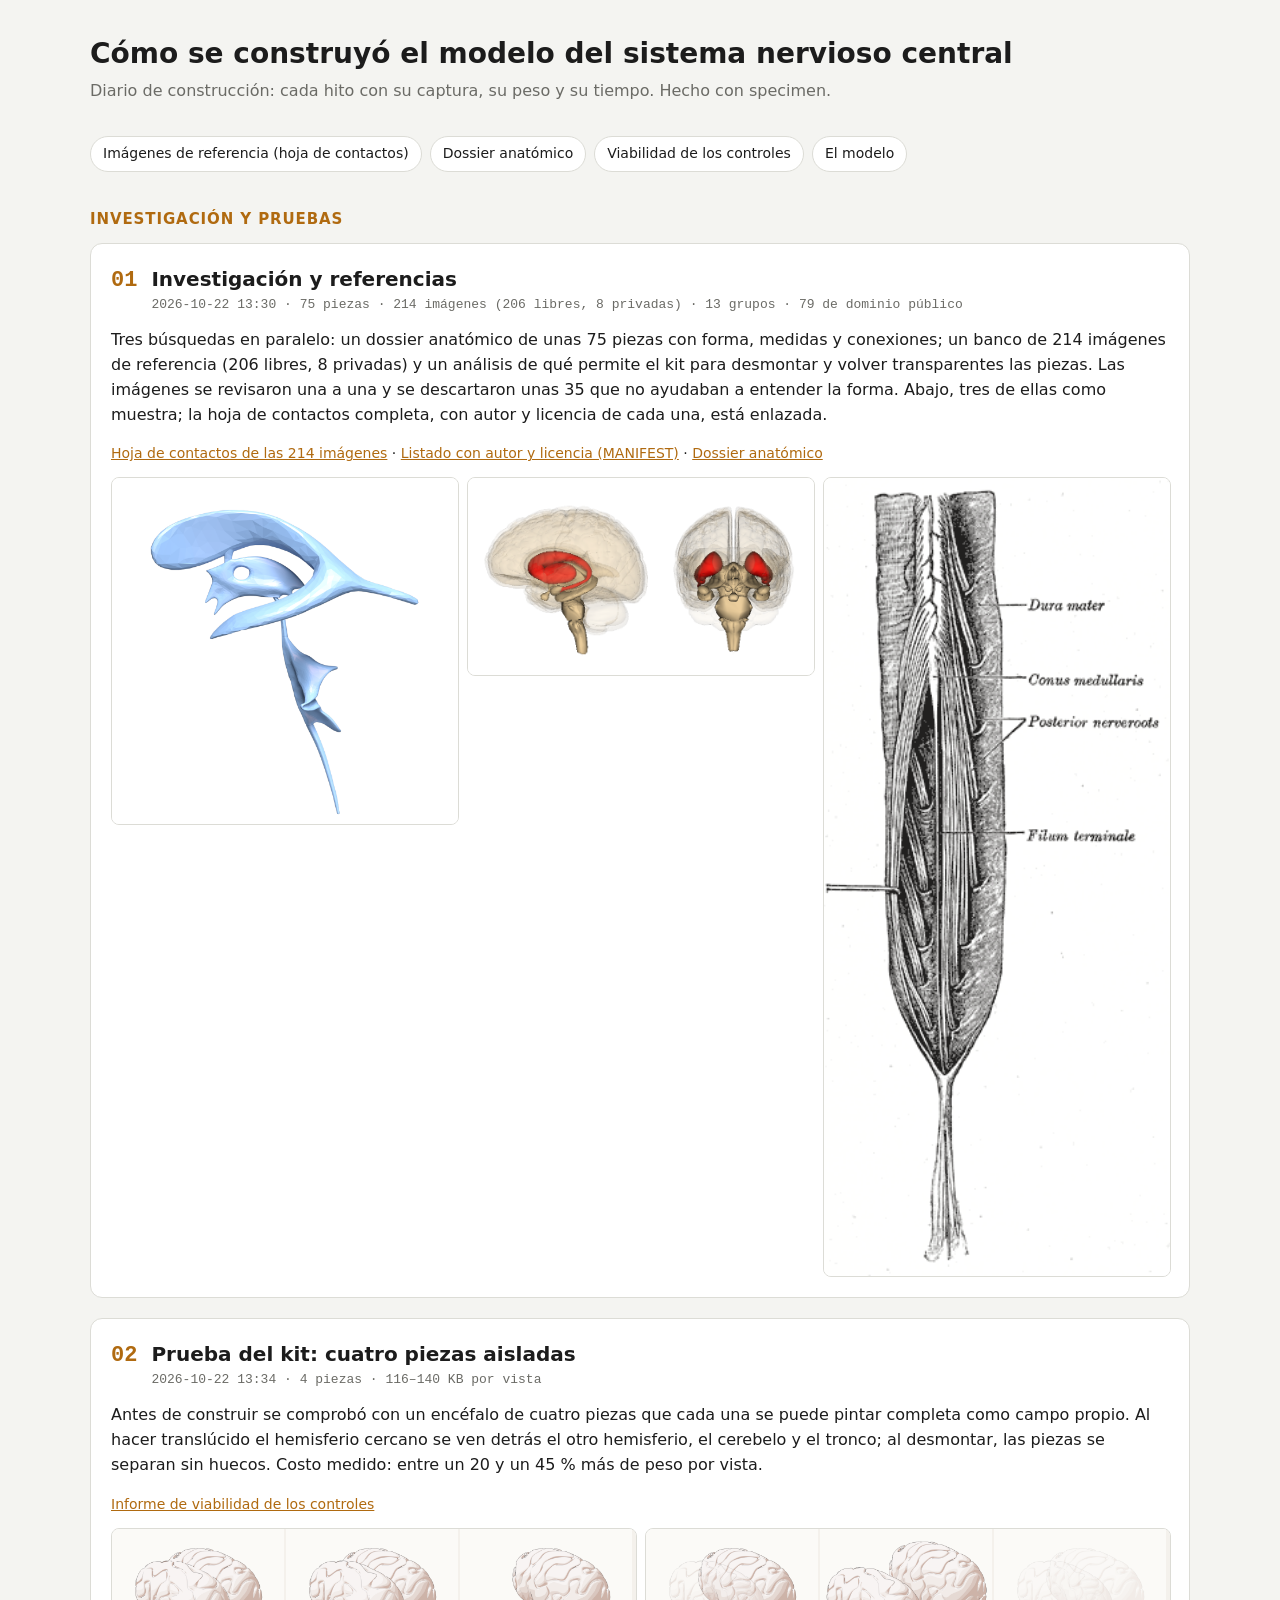
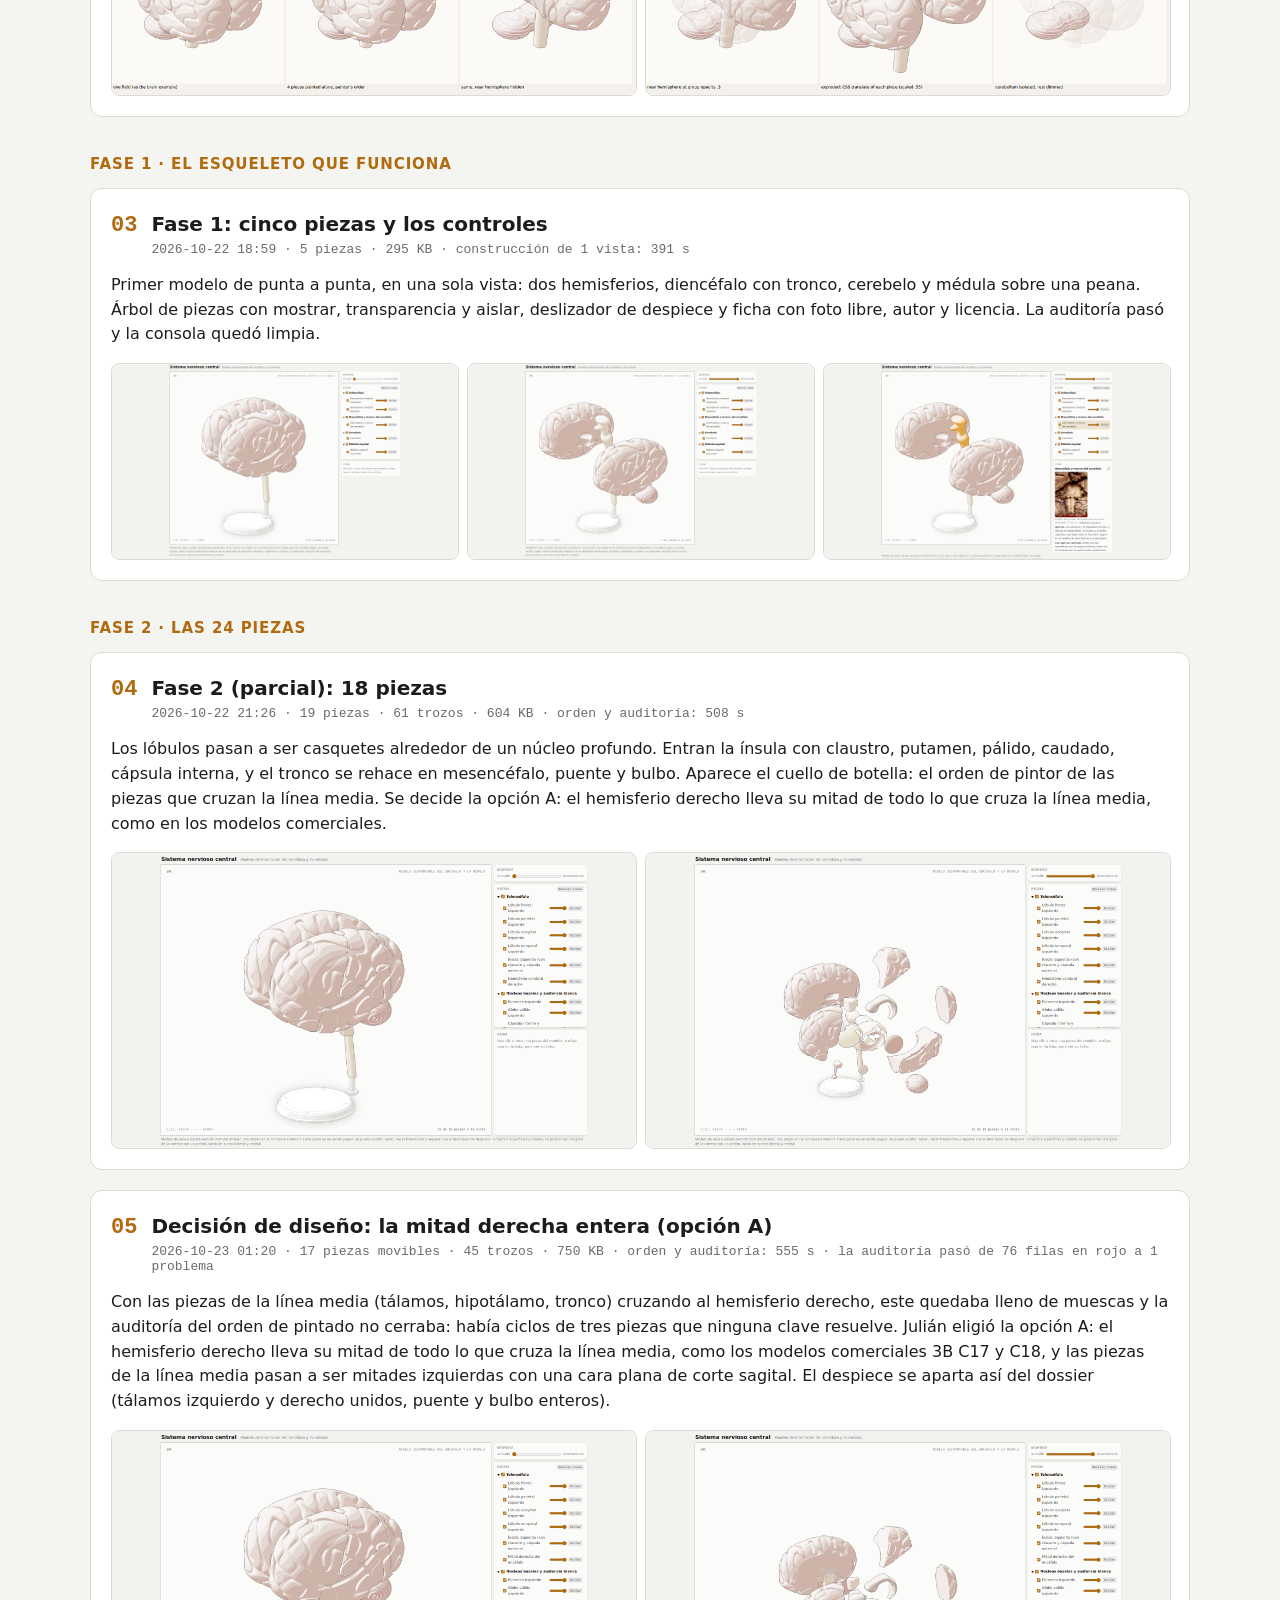
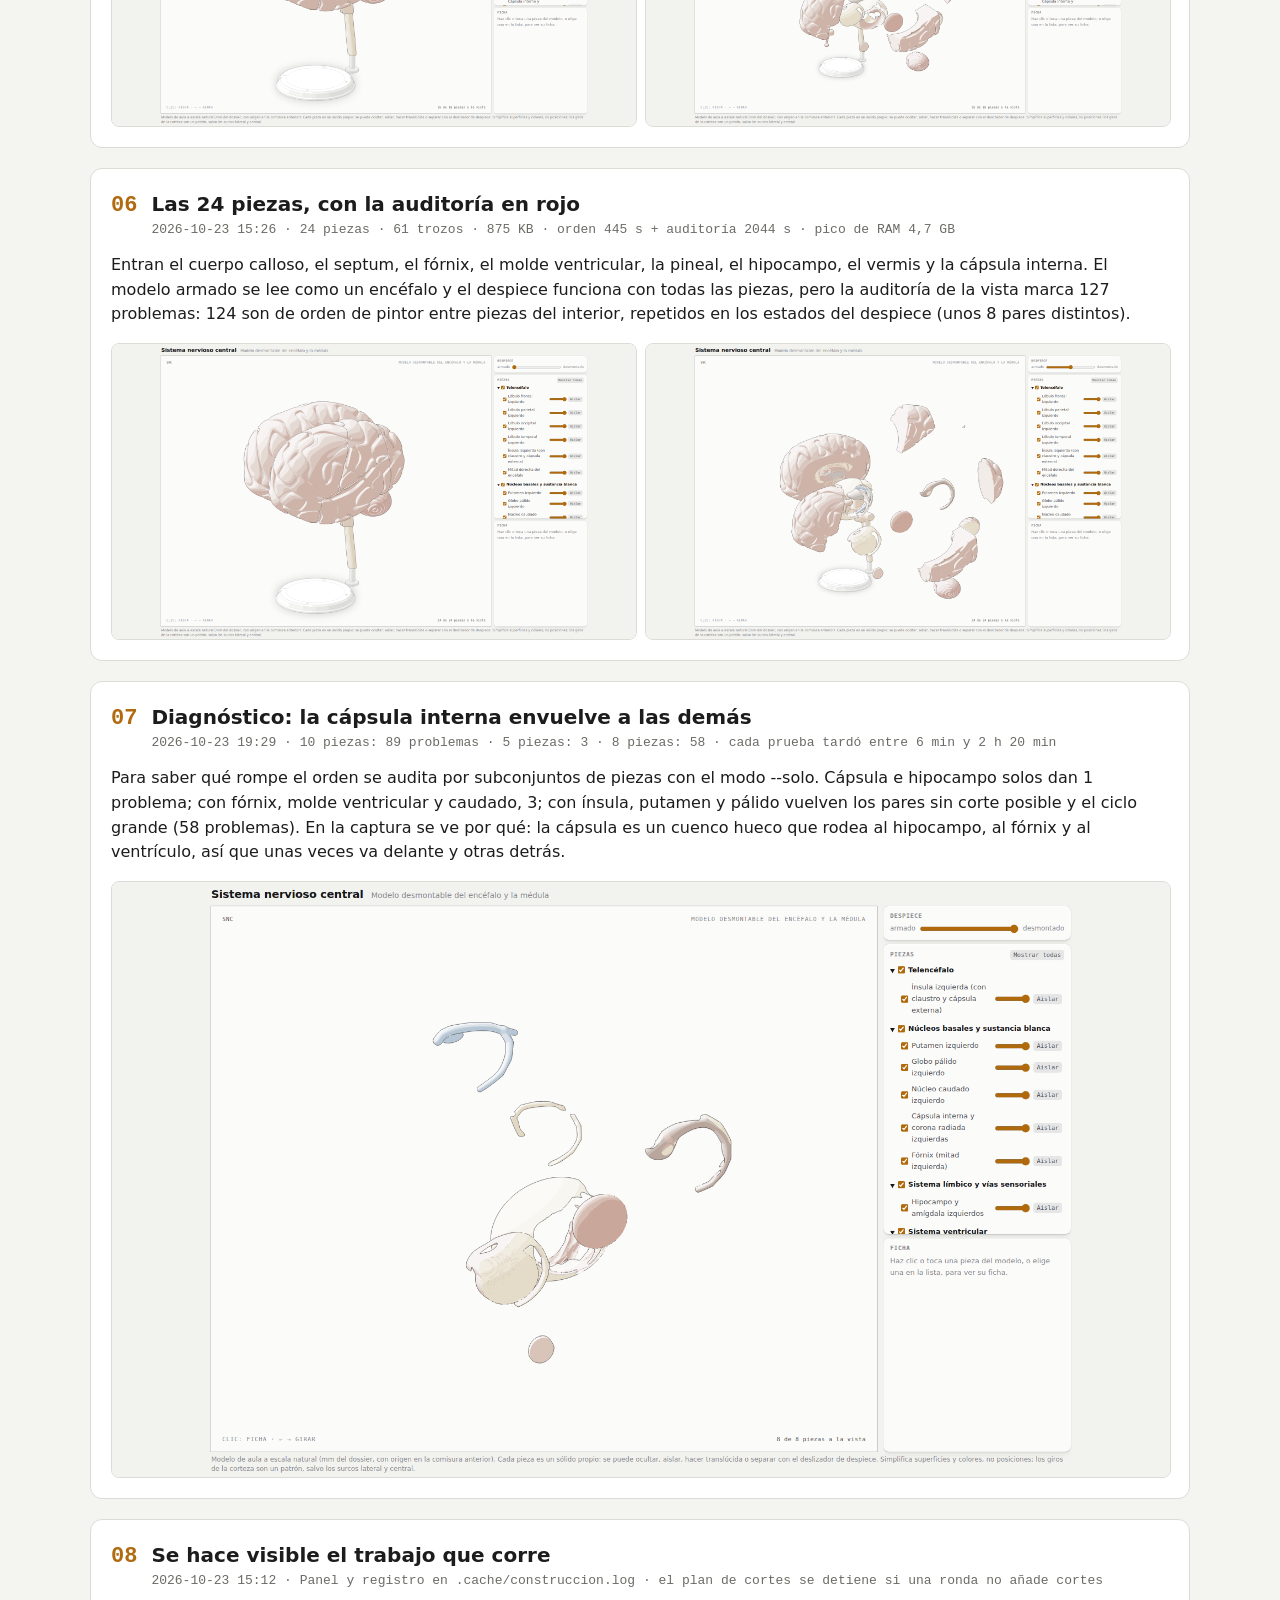
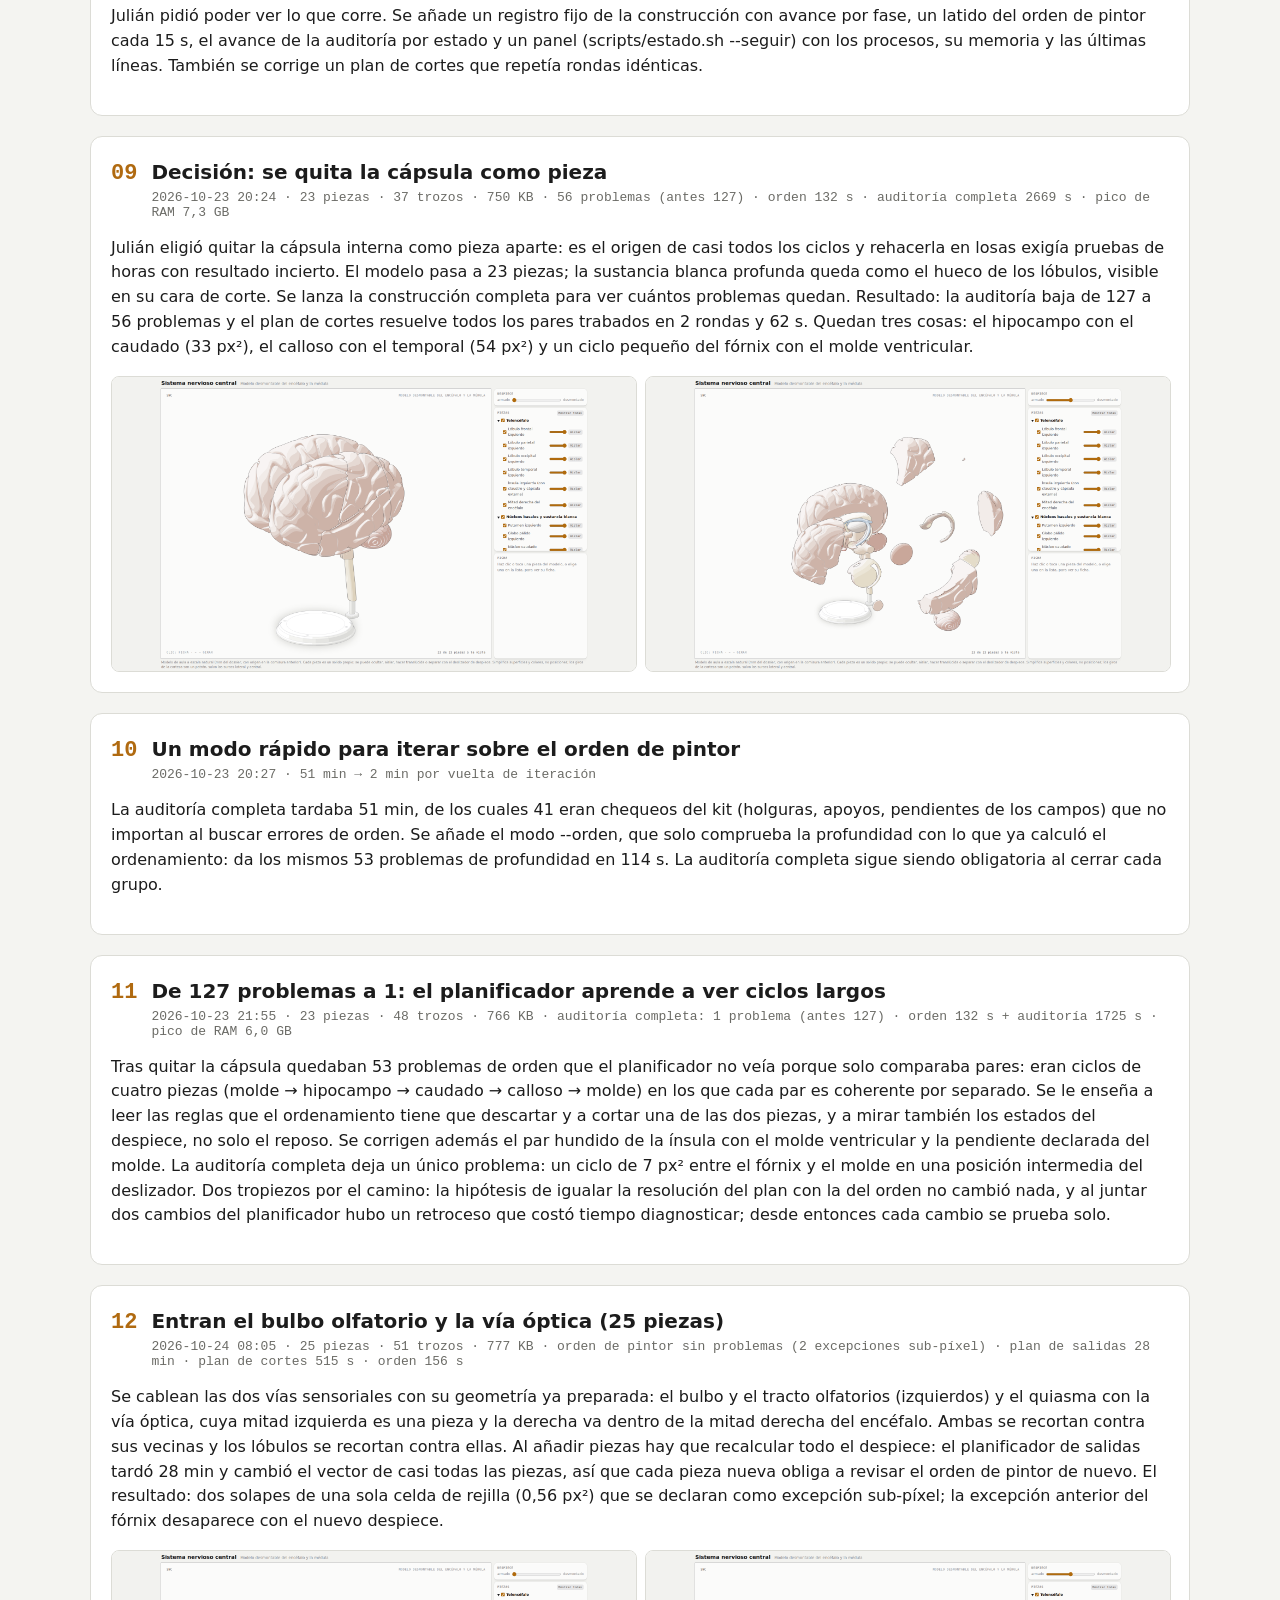
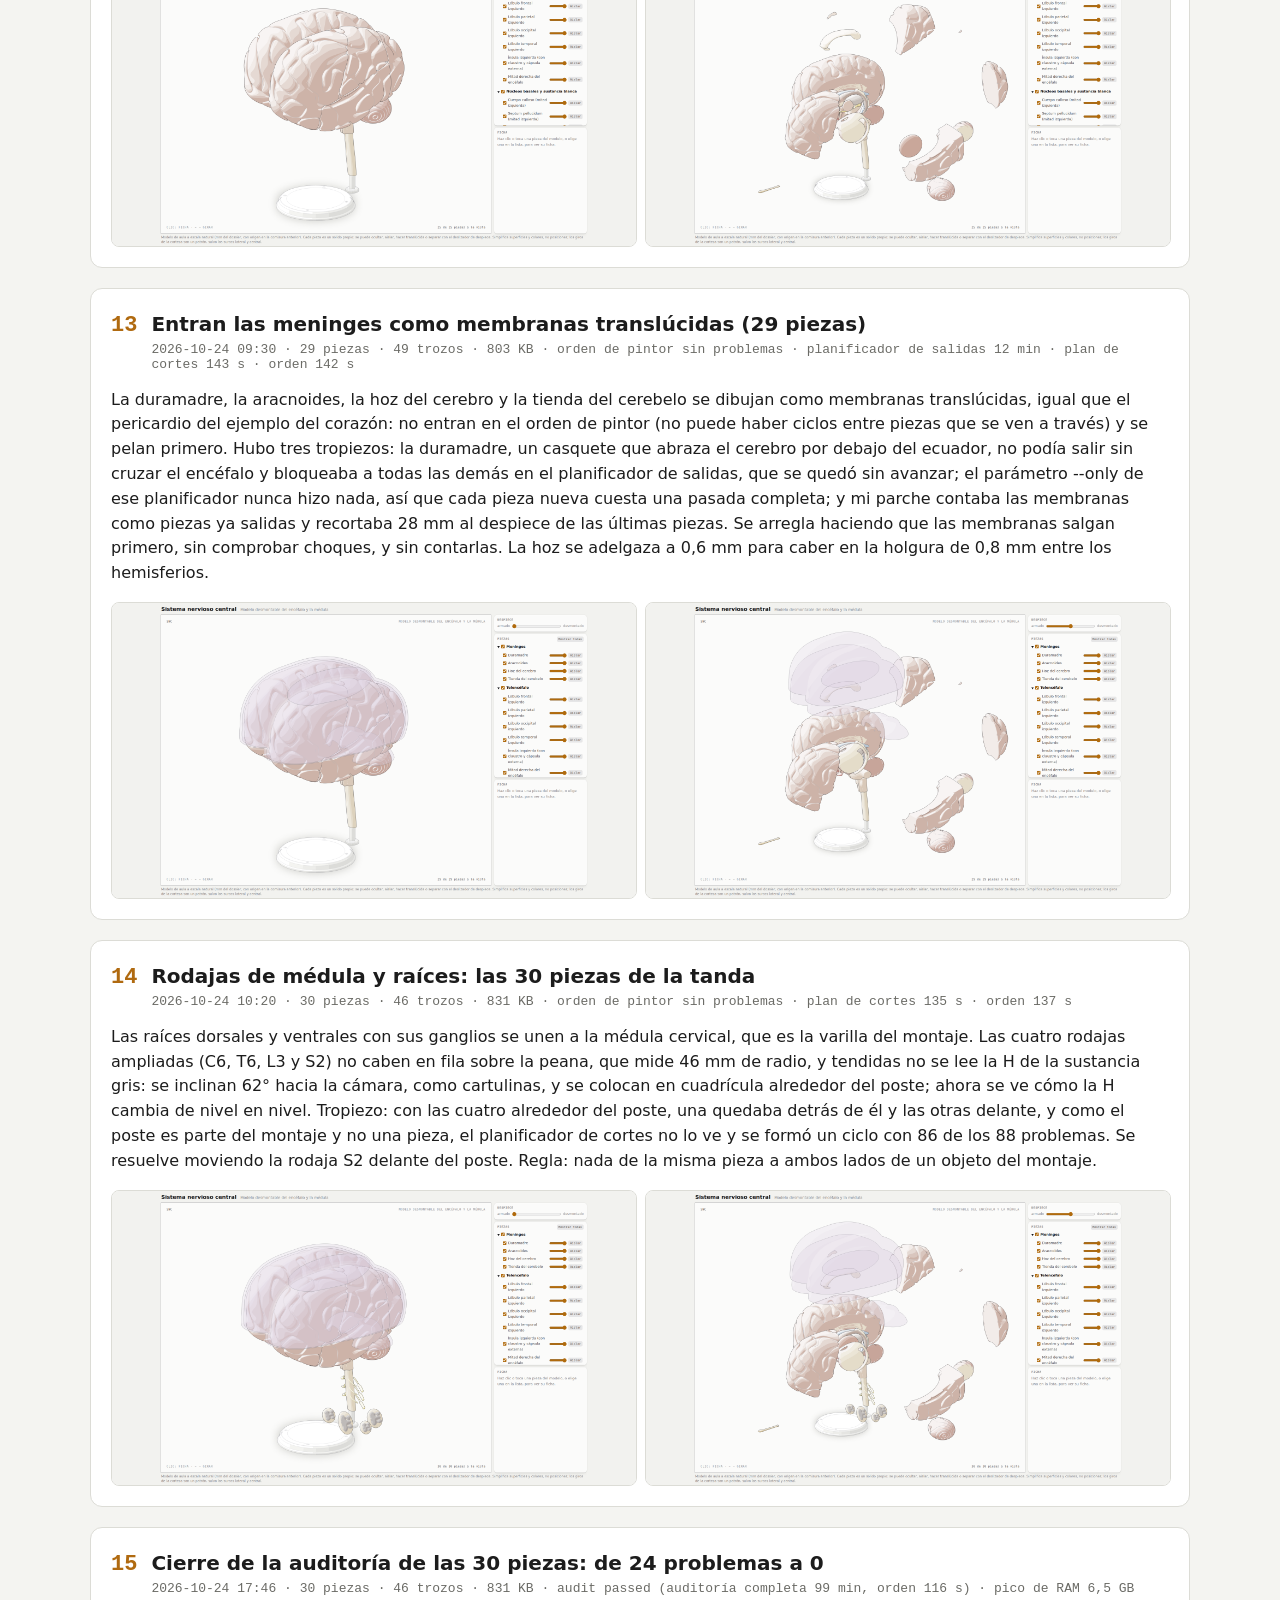
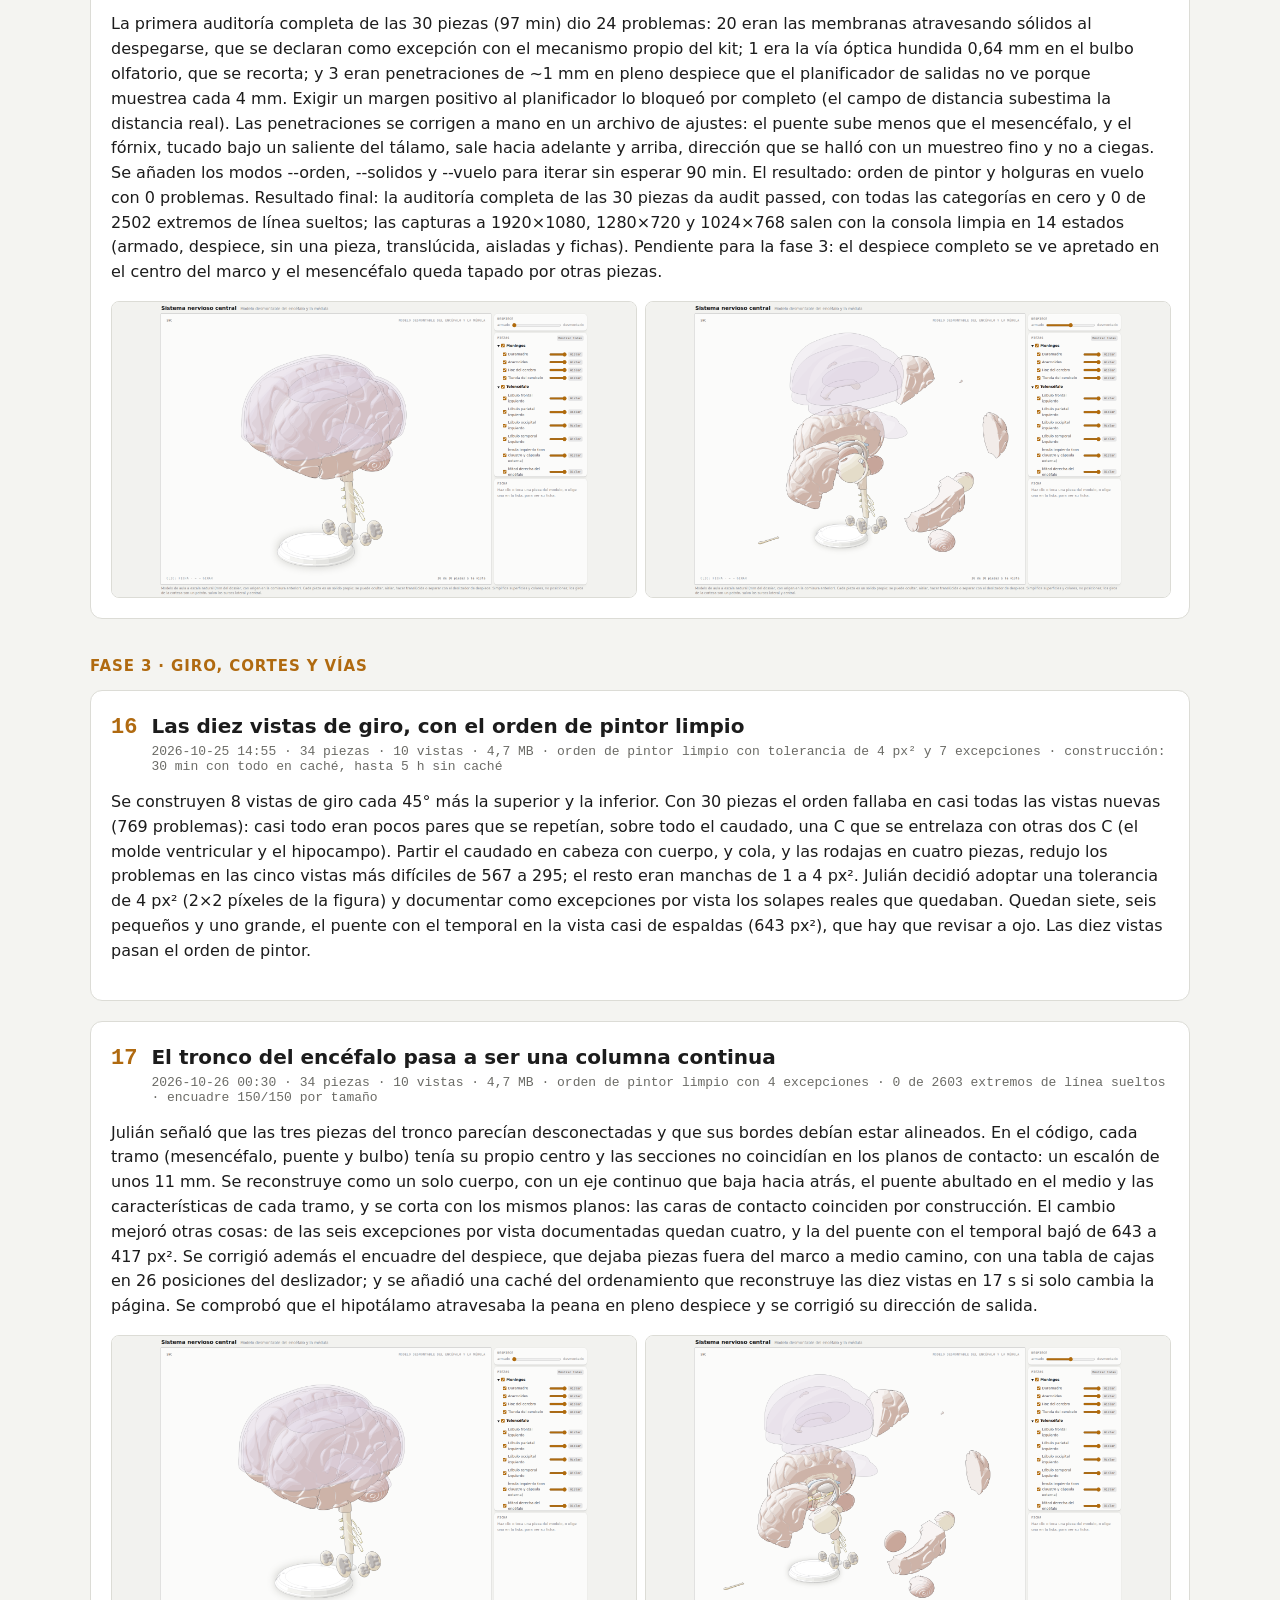
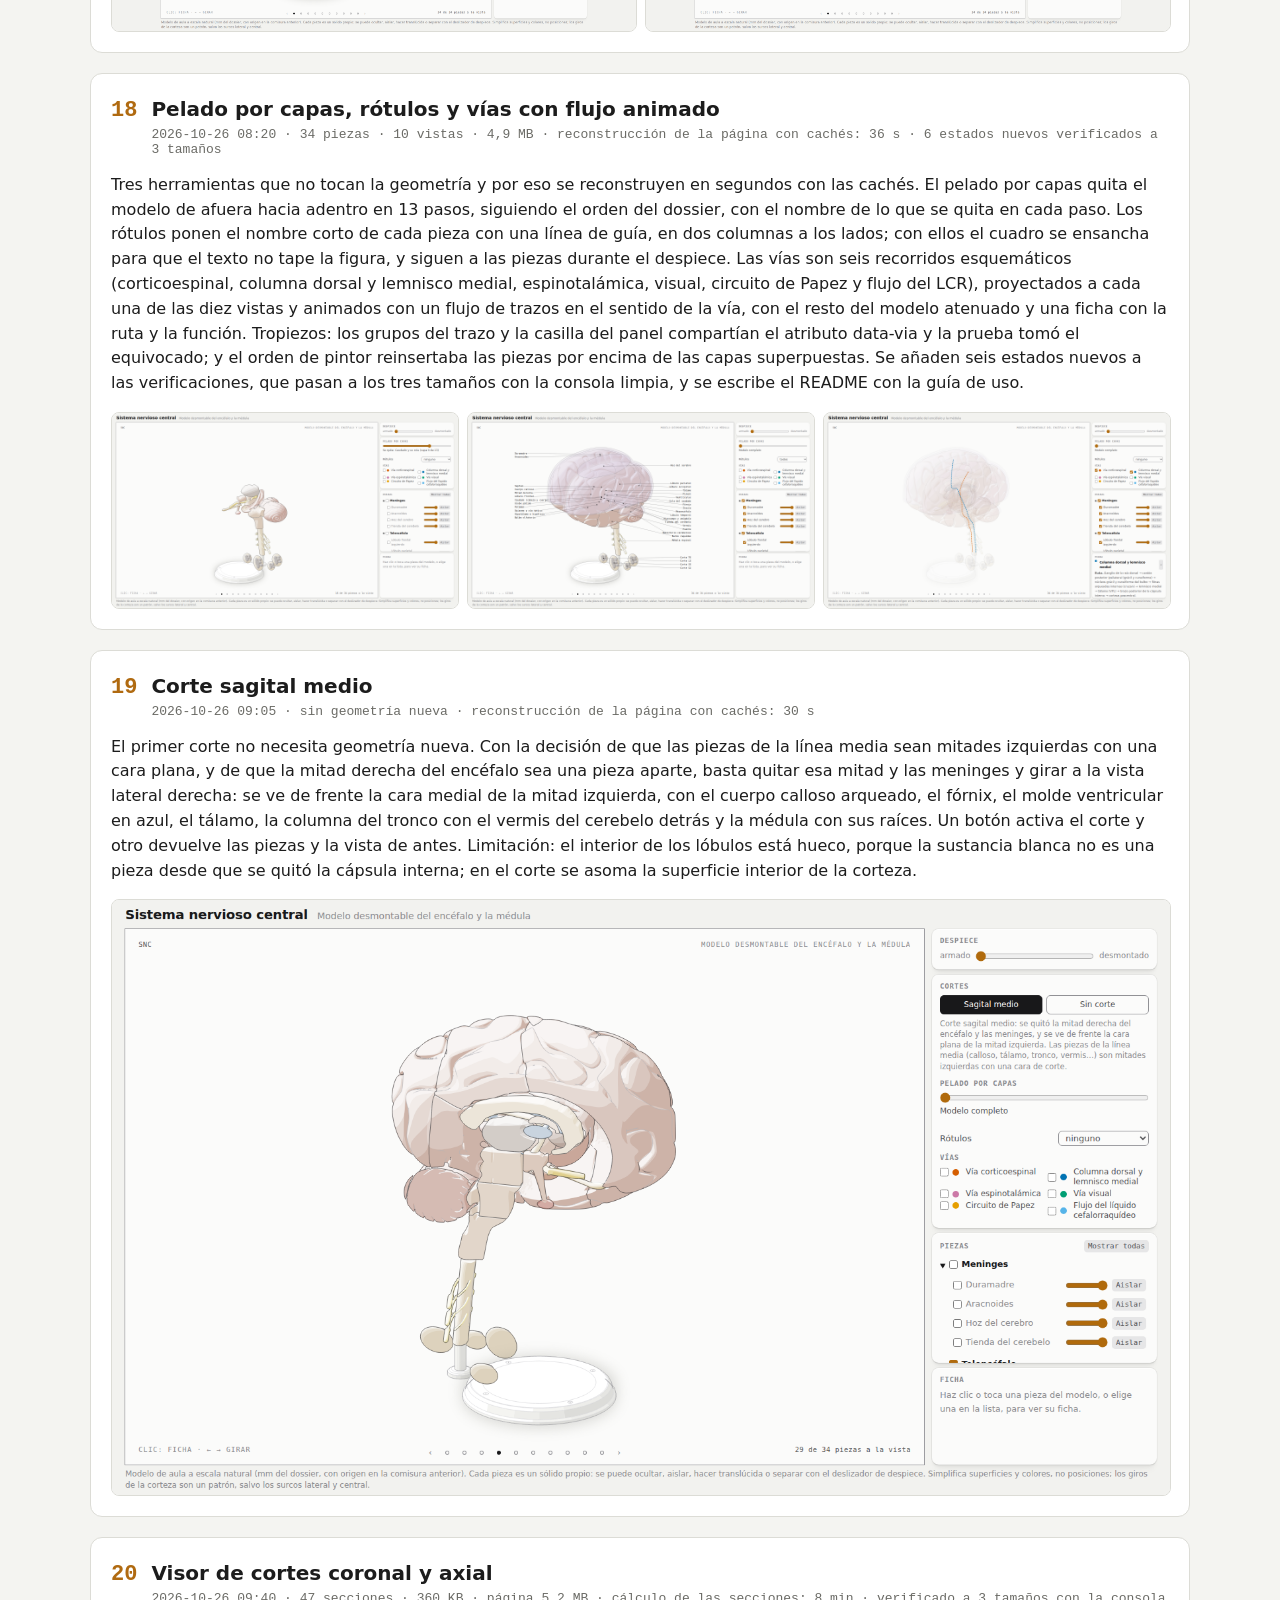
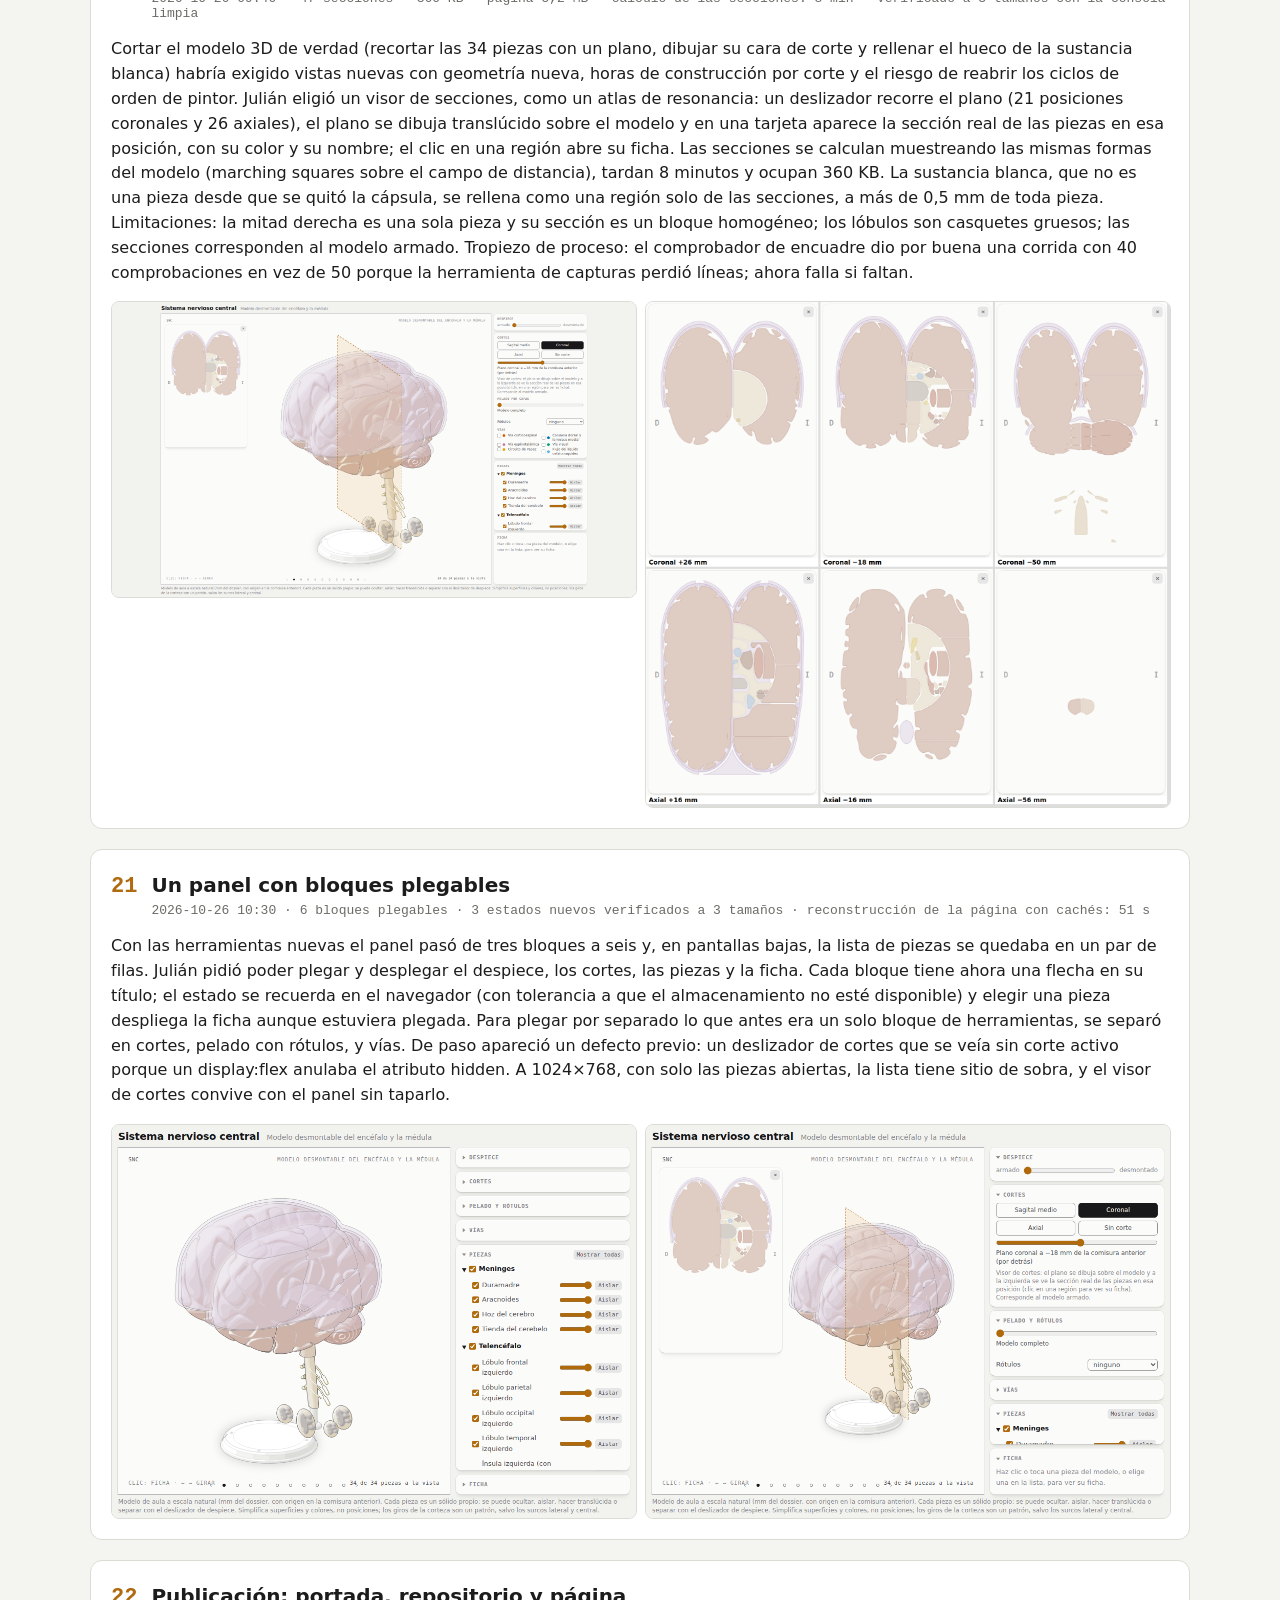
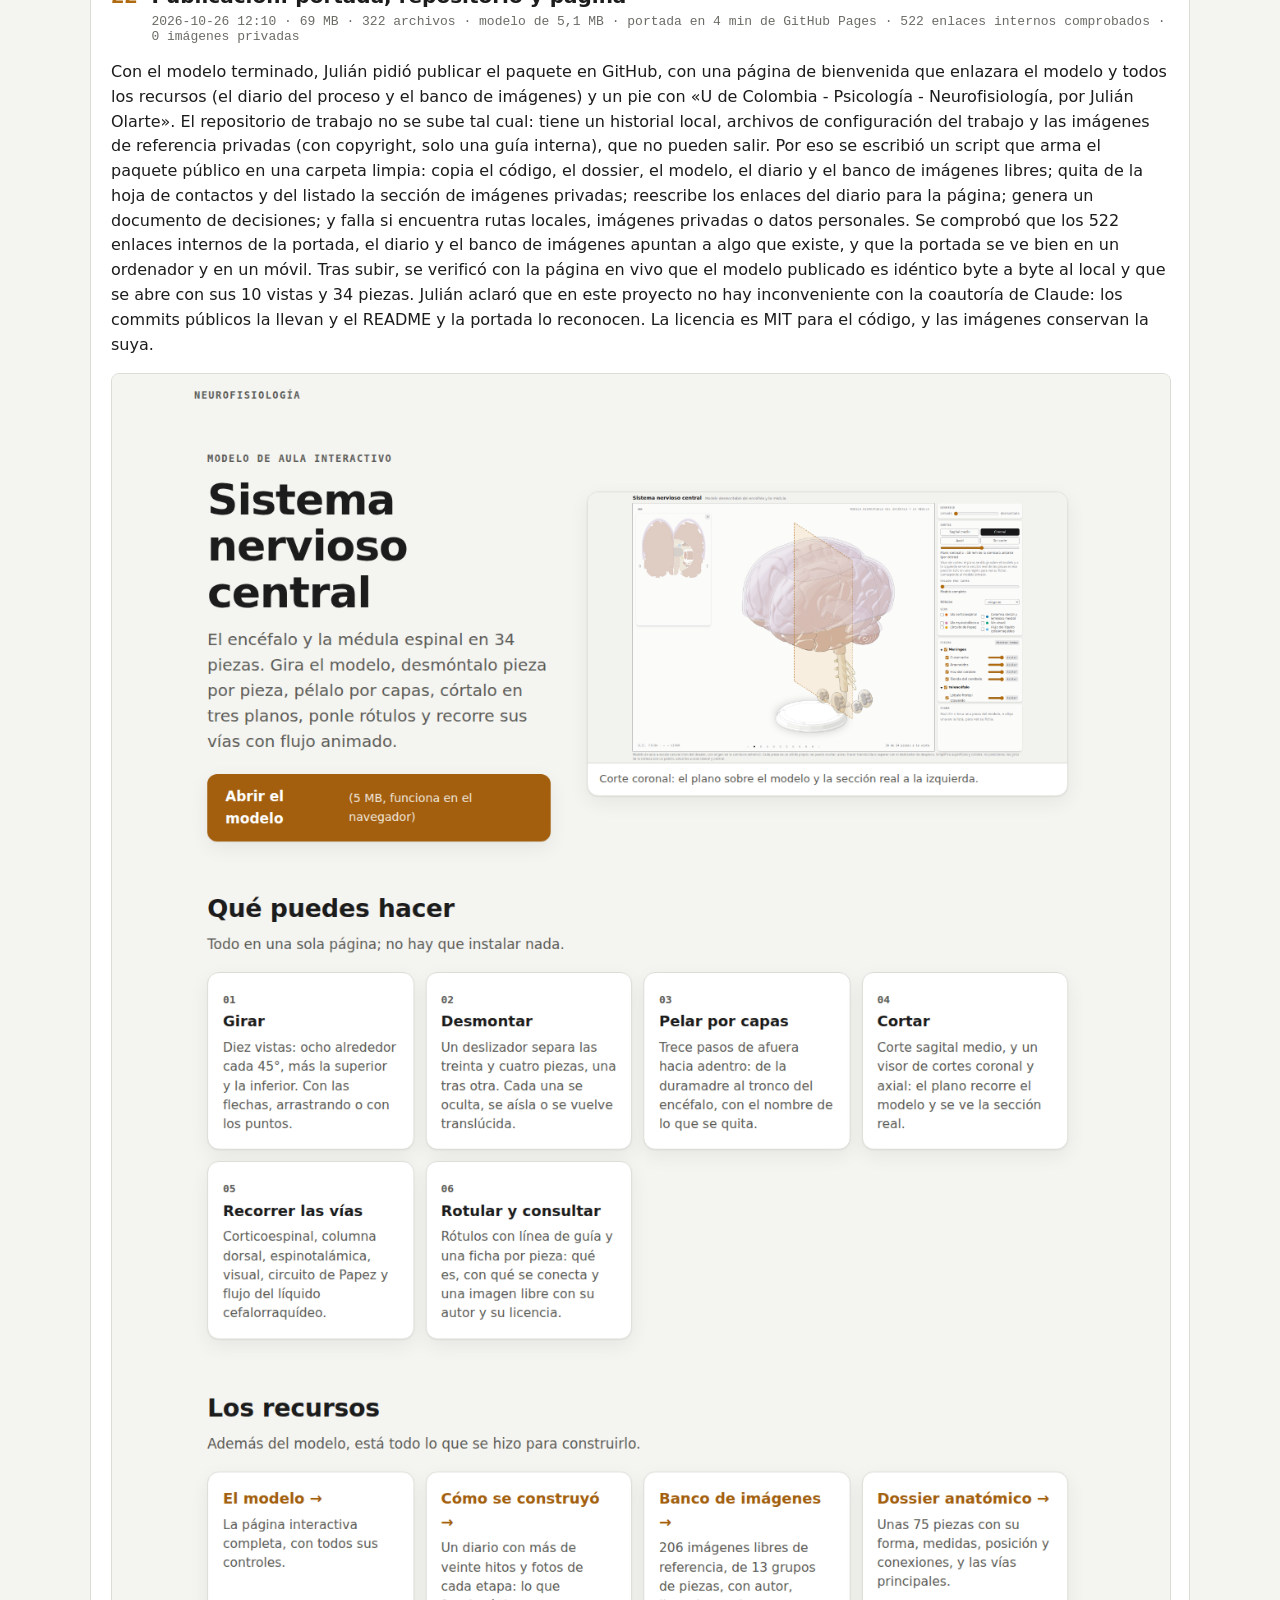
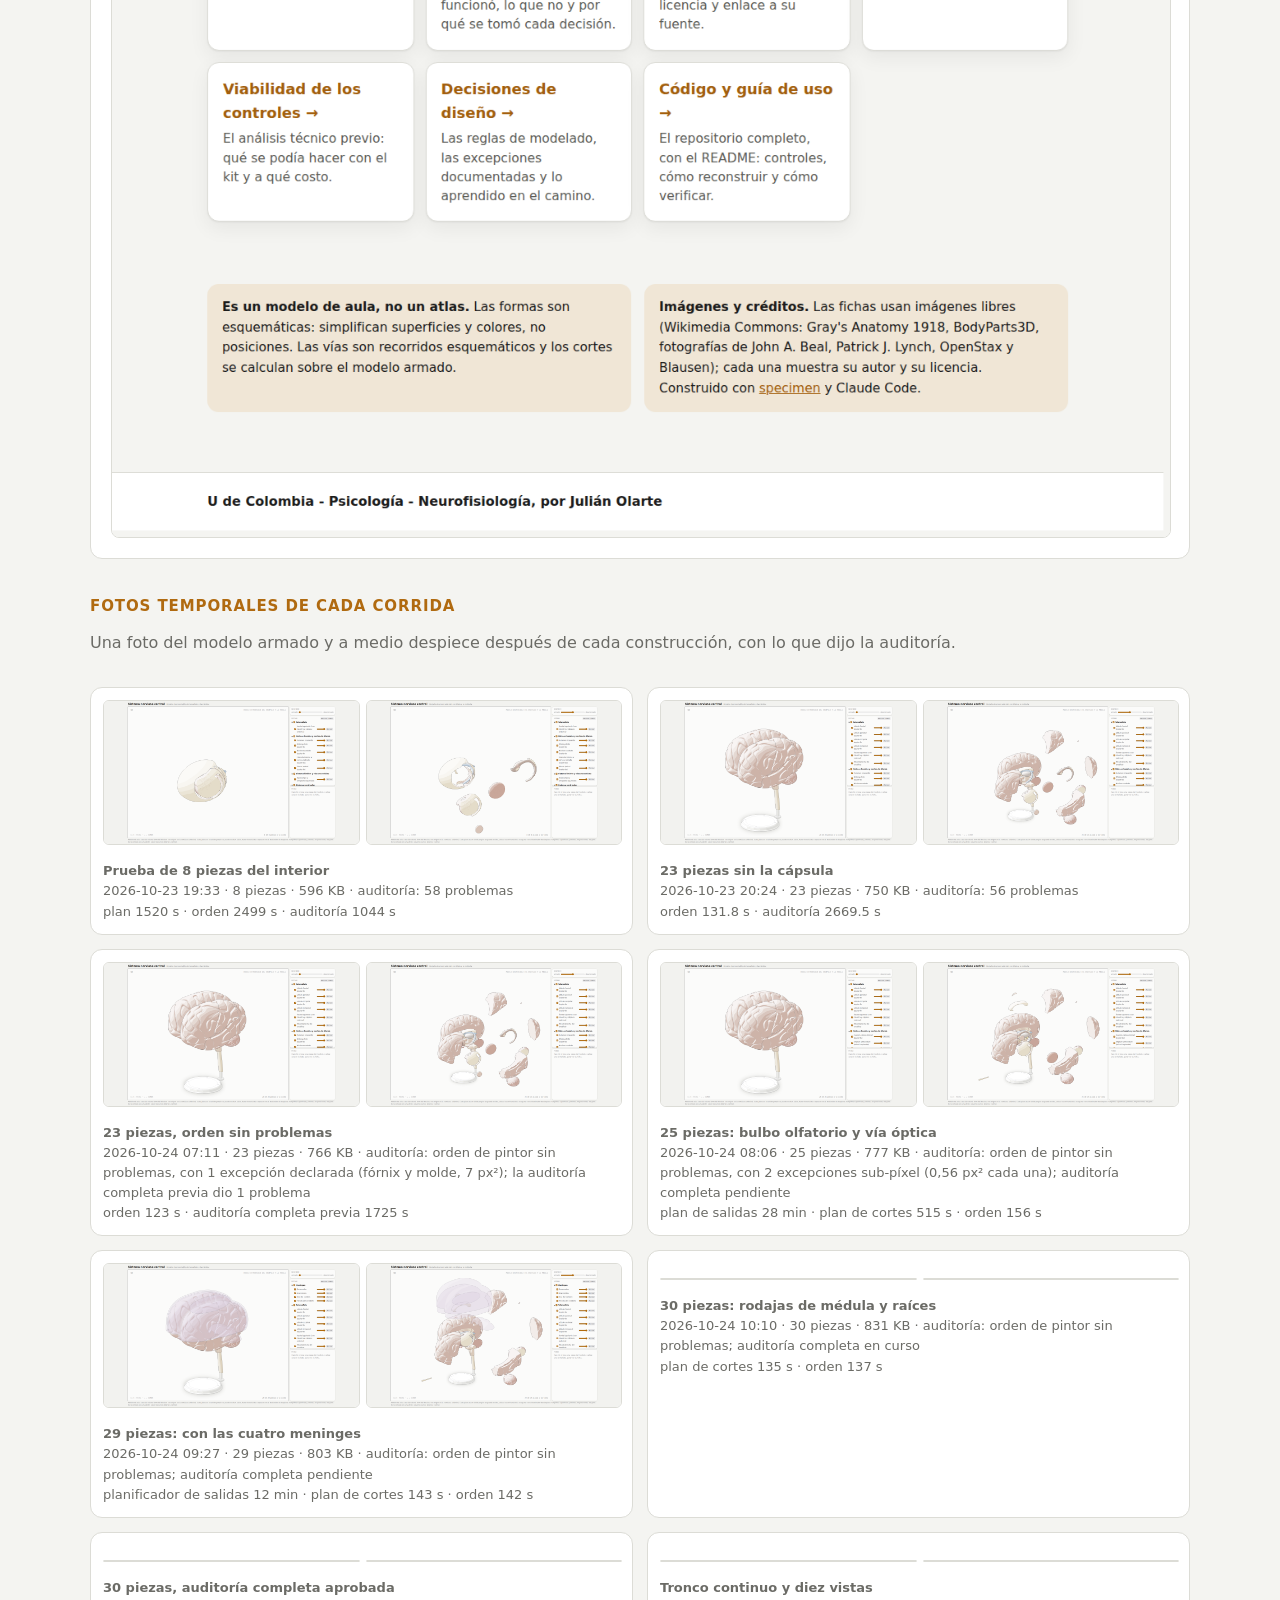
==== commit 648b03a3: "Diario: hito de la publicación Co-Authored-By: Claude Sonnet 5.5 <noreply@anthropic.com>" ====
--- a/proceso/index.html
+++ b/proceso/index.html
@@ -170,5 +170,12 @@
   
   <div class="fotos"><a href="img/14-panel-plegado.png"><img src="img/14-panel-plegado.png" alt="Un panel con bloques plegables" loading="lazy"></a><a href="img/14-panel-visor-1024.png"><img src="img/14-panel-visor-1024.png" alt="Un panel con bloques plegables" loading="lazy"></a></div>
 </section>
+
+<section>
+  <header><span class="n">22</span><div><h2>Publicación: portada, repositorio y página</h2><p class="meta">2026-10-26 12:10 · 69 MB · 322 archivos · modelo de 5,1 MB · portada en 4 min de GitHub Pages · 522 enlaces internos comprobados · 0 imágenes privadas</p></div></header>
+  <p>Con el modelo terminado, Julián pidió publicar el paquete en GitHub, con una página de bienvenida que enlazara el modelo y todos los recursos (el diario del proceso y el banco de imágenes) y un pie con «U de Colombia - Psicología - Neurofisiología, por Julián Olarte». El repositorio de trabajo no se sube tal cual: tiene un historial local, archivos de configuración del trabajo y las imágenes de referencia privadas (con copyright, solo una guía interna), que no pueden salir. Por eso se escribió un script que arma el paquete público en una carpeta limpia: copia el código, el dossier, el modelo, el diario y el banco de imágenes libres; quita de la hoja de contactos y del listado la sección de imágenes privadas; reescribe los enlaces del diario para la página; genera un documento de decisiones; y falla si encuentra rutas locales, imágenes privadas o datos personales. Se comprobó que los 522 enlaces internos de la portada, el diario y el banco de imágenes apuntan a algo que existe, y que la portada se ve bien en un ordenador y en un móvil. Tras subir, se verificó con la página en vivo que el modelo publicado es idéntico byte a byte al local y que se abre con sus 10 vistas y 34 piezas. Julián aclaró que en este proyecto no hay inconveniente con la coautoría de Claude: los commits públicos la llevan y el README y la portada lo reconocen. La licencia es MIT para el código, y las imágenes conservan la suya.</p>
+  
+  <div class="fotos"><a href="img/15-portada.png"><img src="img/15-portada.png" alt="Publicación: portada, repositorio y página" loading="lazy"></a></div>
+</section>
 <h3 class="fase">Fotos temporales de cada corrida</h3><p class="lead">Una foto del modelo armado y a medio despiece después de cada construcción, con lo que dijo la auditoría.</p><div class="snaps"><figure><div class="fotos2"><a href="instantaneas/20261023-1933-prueba-de-8-piezas-del-interior-armado.png"><img src="instantaneas/20261023-1933-prueba-de-8-piezas-del-interior-armado.png" alt="Prueba de 8 piezas del interior" loading="lazy"></a><a href="instantaneas/20261023-1933-prueba-de-8-piezas-del-interior-despiece-50.png"><img src="instantaneas/20261023-1933-prueba-de-8-piezas-del-interior-despiece-50.png" alt="Prueba de 8 piezas del interior" loading="lazy"></a></div><figcaption><b>Prueba de 8 piezas del interior</b><br>2026-10-23 19:33 · 8 piezas · 596 KB · auditoría: 58 problemas<br>plan 1520 s · orden 2499 s · auditoría 1044 s</figcaption></figure><figure><div class="fotos2"><a href="instantaneas/20261023-2024-23-piezas-sin-la-capsula-armado.png"><img src="instantaneas/20261023-2024-23-piezas-sin-la-capsula-armado.png" alt="23 piezas sin la cápsula" loading="lazy"></a><a href="instantaneas/20261023-2024-23-piezas-sin-la-capsula-despiece-50.png"><img src="instantaneas/20261023-2024-23-piezas-sin-la-capsula-despiece-50.png" alt="23 piezas sin la cápsula" loading="lazy"></a></div><figcaption><b>23 piezas sin la cápsula</b><br>2026-10-23 20:24 · 23 piezas · 750 KB · auditoría: 56 problemas<br>orden 131.8 s · auditoría 2669.5 s</figcaption></figure><figure><div class="fotos2"><a href="instantaneas/20261024-0711-23-piezas-orden-sin-problemas-armado.png"><img src="instantaneas/20261024-0711-23-piezas-orden-sin-problemas-armado.png" alt="23 piezas, orden sin problemas" loading="lazy"></a><a href="instantaneas/20261024-0711-23-piezas-orden-sin-problemas-despiece-50.png"><img src="instantaneas/20261024-0711-23-piezas-orden-sin-problemas-despiece-50.png" alt="23 piezas, orden sin problemas" loading="lazy"></a></div><figcaption><b>23 piezas, orden sin problemas</b><br>2026-10-24 07:11 · 23 piezas · 766 KB · auditoría: orden de pintor sin problemas, con 1 excepción declarada (fórnix y molde, 7 px²); la auditoría completa previa dio 1 problema<br>orden 123 s · auditoría completa previa 1725 s</figcaption></figure><figure><div class="fotos2"><a href="instantaneas/20261024-0806-25-piezas-bulbo-olfatorio-y-via-optica-armado.png"><img src="instantaneas/20261024-0806-25-piezas-bulbo-olfatorio-y-via-optica-armado.png" alt="25 piezas: bulbo olfatorio y vía óptica" loading="lazy"></a><a href="instantaneas/20261024-0806-25-piezas-bulbo-olfatorio-y-via-optica-despiece-50.png"><img src="instantaneas/20261024-0806-25-piezas-bulbo-olfatorio-y-via-optica-despiece-50.png" alt="25 piezas: bulbo olfatorio y vía óptica" loading="lazy"></a></div><figcaption><b>25 piezas: bulbo olfatorio y vía óptica</b><br>2026-10-24 08:06 · 25 piezas · 777 KB · auditoría: orden de pintor sin problemas, con 2 excepciones sub-píxel (0,56 px² cada una); auditoría completa pendiente<br>plan de salidas 28 min · plan de cortes 515 s · orden 156 s</figcaption></figure><figure><div class="fotos2"><a href="instantaneas/20261024-0927-29-piezas-con-las-cuatro-meninges-armado.png"><img src="instantaneas/20261024-0927-29-piezas-con-las-cuatro-meninges-armado.png" alt="29 piezas: con las cuatro meninges" loading="lazy"></a><a href="instantaneas/20261024-0927-29-piezas-con-las-cuatro-meninges-despiece-50.png"><img src="instantaneas/20261024-0927-29-piezas-con-las-cuatro-meninges-despiece-50.png" alt="29 piezas: con las cuatro meninges" loading="lazy"></a></div><figcaption><b>29 piezas: con las cuatro meninges</b><br>2026-10-24 09:27 · 29 piezas · 803 KB · auditoría: orden de pintor sin problemas; auditoría completa pendiente<br>planificador de salidas 12 min · plan de cortes 143 s · orden 142 s</figcaption></figure><figure><div class="fotos2"><a href="instantaneas/20261024-1010-30-piezas-rodajas-de-medula-y-raices-armado.png"><img src="instantaneas/20261024-1010-30-piezas-rodajas-de-medula-y-raices-armado.png" alt="30 piezas: rodajas de médula y raíces" loading="lazy"></a><a href="instantaneas/20261024-1010-30-piezas-rodajas-de-medula-y-raices-despiece-50.png"><img src="instantaneas/20261024-1010-30-piezas-rodajas-de-medula-y-raices-despiece-50.png" alt="30 piezas: rodajas de médula y raíces" loading="lazy"></a></div><figcaption><b>30 piezas: rodajas de médula y raíces</b><br>2026-10-24 10:10 · 30 piezas · 831 KB · auditoría: orden de pintor sin problemas; auditoría completa en curso<br>plan de cortes 135 s · orden 137 s</figcaption></figure><figure><div class="fotos2"><a href="instantaneas/20261024-1753-30-piezas-auditoria-completa-aprobada-armado.png"><img src="instantaneas/20261024-1753-30-piezas-auditoria-completa-aprobada-armado.png" alt="30 piezas, auditoría completa aprobada" loading="lazy"></a><a href="instantaneas/20261024-1753-30-piezas-auditoria-completa-aprobada-despiece-50.png"><img src="instantaneas/20261024-1753-30-piezas-auditoria-completa-aprobada-despiece-50.png" alt="30 piezas, auditoría completa aprobada" loading="lazy"></a></div><figcaption><b>30 piezas, auditoría completa aprobada</b><br>2026-10-24 17:53 · 30 piezas · 831 KB · auditoría: audit passed: 0 problemas en todas las categorías; 0 de 2502 extremos de línea sueltos<br>orden 116 s · auditoría 5952 s</figcaption></figure><figure><div class="fotos2"><a href="instantaneas/20261026-0032-tronco-continuo-y-diez-vistas-armado.png"><img src="instantaneas/20261026-0032-tronco-continuo-y-diez-vistas-armado.png" alt="Tronco continuo y diez vistas" loading="lazy"></a><a href="instantaneas/20261026-0032-tronco-continuo-y-diez-vistas-despiece-50.png"><img src="instantaneas/20261026-0032-tronco-continuo-y-diez-vistas-despiece-50.png" alt="Tronco continuo y diez vistas" loading="lazy"></a></div><figcaption><b>Tronco continuo y diez vistas</b><br>2026-10-26 00:32 · 34 piezas · 4759 KB · auditoría: orden de pintor limpio en las 10 vistas con 2 excepciones (az255 y az210) más 2 (inf y sup); 0 de 2603 extremos sueltos; encuadre 150/150 por tamaño<br>reconstrucción con cachés: 15 a 30 min</figcaption></figure></div>
 </main></body></html>
